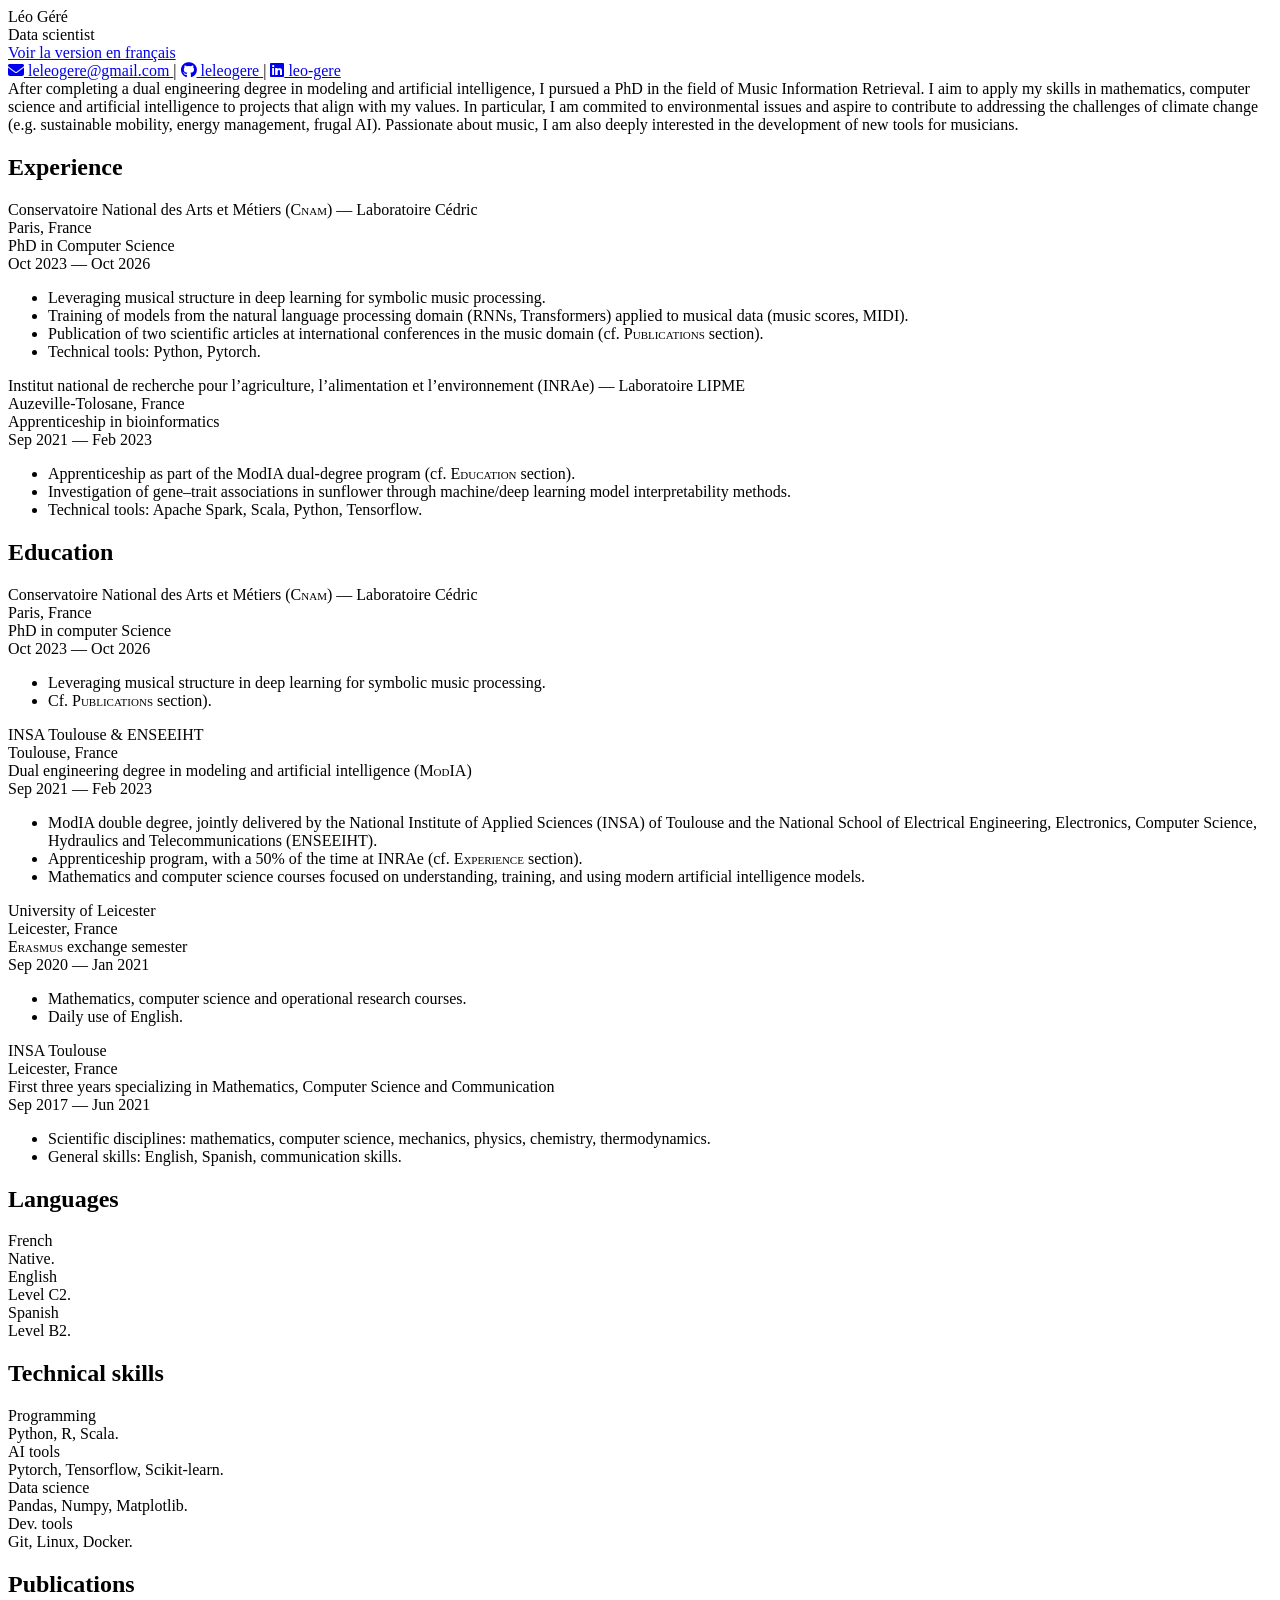
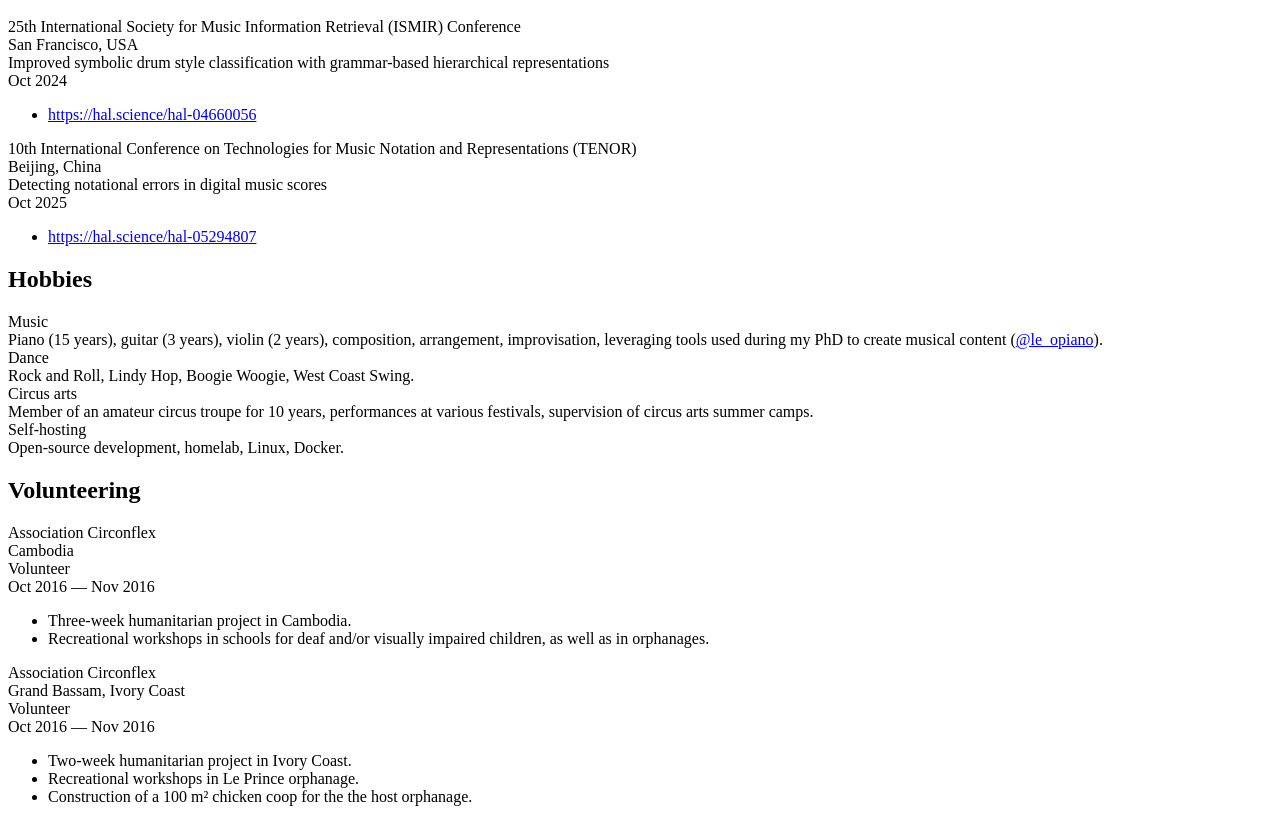
==== en/index.html @ 5d083144 "Better resume generated directly from source data into HTML rather than converted from a PDF" ====
<!DOCTYPE html>
<html lang="english">
<head>
    <meta charset="UTF-8">
    <link href="https://fonts.googleapis.com/css2?family=Roboto:wght@100;300;400;700;900&family=Source+Sans+Pro:ital,wght@0,300;0,400;0,600;0,700;1,300;1,400&display=swap" rel="stylesheet">
    <link rel="stylesheet" href="https://cdnjs.cloudflare.com/ajax/libs/font-awesome/6.4.2/css/all.min.css">
    <link rel="stylesheet" href="style.css">
    <title>Léo Géré</title>
</head>
<body>
    <div class="page">
        <!-- HEADER -->
        <header>
            <div class="name">Léo <span>Géré</span></div>
            <div class="position">Data scientist</div>
            <div class="address"><a href="https://leleogere.github.io">Voir la version en français</a></div>
            <div class="contacts">
                    <a href="mailto:leleogere@gmail.com">
                        <i class="fa-solid fa-envelope"></i> leleogere@gmail.com
                    </a>
                    | <a href="https://github.com/leleogere" target="_blank" rel="noopener noreferrer">
                        <i class="fa-brands fa-github"></i> leleogere
                    </a>
                    | <a href="https://linkedin.com/in/leo-gere" target="_blank" rel="noopener noreferrer">
                        <i class="fa-brands fa-linkedin"></i> leo-gere
                    </a>
            </div>
        </header>

        <!-- SUMMARY -->
        <div class="summary">
            After completing a dual engineering degree in modeling and artificial intelligence, I pursued a PhD in the field of Music Information Retrieval. I aim to apply my skills in mathematics, computer science and artificial intelligence to projects that align with my values. In particular, I am commited to environmental issues and aspire to contribute to addressing the challenges of climate change (e.g. sustainable mobility, energy management, frugal AI). Passionate about music, I am also deeply interested in the development of new tools for musicians.

        </div>

        <!-- EXPERIENCE -->
        <section class="cv-section">
            <div class="section-header">
                <h2><span>Exp</span>erience</h2>
                <div class="line"></div>
            </div>
            <div class="entry">
                <div class="entry-header">
                    <div class="entry-org">Conservatoire National des Arts et Métiers (<span style="font-variant: small-caps;">Cnam</span>) &mdash; Laboratoire Cédric</div>
                    <div class="entry-location">Paris, France</div>
                </div>
                <div class="entry-sub">
                    <div class="entry-title">PhD in Computer Science</div>
                    <div class="entry-date">Oct 2023 &mdash; Oct 2026</div>
                </div>
                <ul>
                    <li>Leveraging musical structure in deep learning for symbolic music processing.</li>
                    <li>Training of models from the natural language processing domain (RNNs, Transformers) applied to musical data (music scores, MIDI).</li>
                    <li>Publication of two scientific articles at international conferences in the music domain (cf. <span style="font-variant: small-caps;">Publications</span> section).</li>
                    <li>Technical tools: Python, Pytorch.</li>
                </ul>
            </div>
            <div class="entry">
                <div class="entry-header">
                    <div class="entry-org">Institut national de recherche pour l’agriculture, l’alimentation et l’environnement (INRAe) &mdash; Laboratoire LIPME</div>
                    <div class="entry-location">Auzeville-Tolosane, France</div>
                </div>
                <div class="entry-sub">
                    <div class="entry-title">Apprenticeship in bioinformatics</div>
                    <div class="entry-date">Sep 2021 &mdash; Feb 2023</div>
                </div>
                <ul>
                    <li>Apprenticeship as part of the ModIA dual‐degree program (cf. <span style="font-variant: small-caps;">Education</span> section).</li>
                    <li>Investigation of gene–trait associations in sunflower through machine/deep learning model interpretability methods.</li>
                    <li>Technical tools: Apache Spark, Scala, Python, Tensorflow.</li>
                </ul>
            </div>
        </section>

        <!-- EDUCATION -->
        <section class="cv-section">
            <div class="section-header">
                <h2><span>Edu</span>cation</h2>
                <div class="line"></div>
            </div>
            <div class="entry">
                <div class="entry-header">
                    <div class="entry-org">Conservatoire National des Arts et Métiers (<span style="font-variant: small-caps;">Cnam</span>) &mdash; Laboratoire Cédric</div>
                    <div class="entry-location">Paris, France</div>
                </div>
                <div class="entry-sub">
                    <div class="entry-title">PhD in computer Science</div>
                    <div class="entry-date">Oct 2023 &mdash; Oct 2026</div>
                </div>
                <ul>
                    <li>Leveraging musical structure in deep learning for symbolic music processing.</li>
                    <li>Cf. <span style="font-variant: small-caps;">Publications</span> section).</li>
                </ul>
            </div>
            <div class="entry">
                <div class="entry-header">
                    <div class="entry-org">INSA Toulouse &amp; ENSEEIHT</div>
                    <div class="entry-location">Toulouse, France</div>
                </div>
                <div class="entry-sub">
                    <div class="entry-title">Dual engineering degree in modeling and artificial intelligence (<span style="font-variant: small-caps;">ModIA</span>)</div>
                    <div class="entry-date">Sep 2021 &mdash; Feb 2023</div>
                </div>
                <ul>
                    <li>ModIA double degree, jointly delivered by the National Institute of Applied Sciences (INSA) of Toulouse and the National School of Electrical Engineering, Electronics, Computer Science, Hydraulics and Telecommunications (ENSEEIHT).</li>
                    <li>Apprenticeship program, with a 50% of the time at INRAe (cf. <span style="font-variant: small-caps;">Experience</span> section).</li>
                    <li>Mathematics and computer science courses focused on understanding, training, and using modern artificial intelligence models.</li>
                </ul>
            </div>
            <div class="entry">
                <div class="entry-header">
                    <div class="entry-org">University of Leicester</div>
                    <div class="entry-location">Leicester, France</div>
                </div>
                <div class="entry-sub">
                    <div class="entry-title"><span style="font-variant: small-caps;">Erasmus</span> exchange semester</div>
                    <div class="entry-date">Sep 2020 &mdash; Jan 2021</div>
                </div>
                <ul>
                    <li>Mathematics, computer science and operational research courses.</li>
                    <li>Daily use of English.</li>
                </ul>
            </div>
            <div class="entry">
                <div class="entry-header">
                    <div class="entry-org">INSA Toulouse</div>
                    <div class="entry-location">Leicester, France</div>
                </div>
                <div class="entry-sub">
                    <div class="entry-title">First three years specializing in Mathematics, Computer Science and Communication</div>
                    <div class="entry-date">Sep 2017 &mdash; Jun 2021</div>
                </div>
                <ul>
                    <li>Scientific disciplines: mathematics, computer science, mechanics, physics, chemistry, thermodynamics.</li>
                    <li>General skills: English, Spanish, communication skills.</li>
                </ul>
            </div>
        </section>

        <!-- LANGUAGES -->
        <section class="cv-section">
            <div class="section-header">
                <h2><span>La</span>nguages</h2>
                <div class="line"></div>
            </div>
            <div class="skills-grid">
                <div class="skill-label">French</div>
                <div class="skill-desc">Native.</div>
                <div class="skill-label">English</div>
                <div class="skill-desc">Level C2.</div>
                <div class="skill-label">Spanish</div>
                <div class="skill-desc">Level B2.</div>
            </div>
        </section>

        <!-- SKILLS -->
        <section class="cv-section">
            <div class="section-header">
                <h2><span>Te</span>chnical skills</h2>
                <div class="line"></div>
            </div>
            <div class="skills-grid">
                <div class="skill-label">Programming</div>
                <div class="skill-desc">Python, R, Scala.</div>
                <div class="skill-label">AI tools</div>
                <div class="skill-desc">Pytorch, Tensorflow, Scikit-learn.</div>
                <div class="skill-label">Data science</div>
                <div class="skill-desc">Pandas, Numpy, Matplotlib.</div>
                <div class="skill-label">Dev. tools</div>
                <div class="skill-desc">Git, Linux, Docker.</div>
            </div>
        </section>

        <!-- PUBLICATIONS -->
        <section class="cv-section">
            <div class="section-header">
                <!-- Using :3 for the red accent highlight on the first three letters -->
                <h2><span>Pub</span>lications</h2>
                <div class="line"></div>
            </div>
            <div class="entry">
                <div class="entry-header">
                    <div class="entry-org">25th International Society for Music Information Retrieval (ISMIR) Conference</div>
                    <div class="entry-location">San Francisco, USA</div>
                </div>
                <div class="entry-sub">
                    <div class="entry-title">Improved symbolic drum style classification with grammar-based hierarchical representations</div>
                    <div class="entry-date">Oct 2024</div>
                </div>
                <ul>
                    <li><a href="https://hal.science/hal-04660056">https://hal.science/hal-04660056</a></li>
                </ul>
            </div>
            <div class="entry">
                <div class="entry-header">
                    <div class="entry-org">10th International Conference on Technologies for Music Notation and Representations (TENOR)</div>
                    <div class="entry-location">Beijing, China</div>
                </div>
                <div class="entry-sub">
                    <div class="entry-title">Detecting notational errors in digital music scores</div>
                    <div class="entry-date">Oct 2025</div>
                </div>
                <ul>
                    <li><a href="https://hal.science/hal-05294807">https://hal.science/hal-05294807</a></li>
                </ul>
            </div>
        </section>

        <!-- HOBBIES -->
        <section class="cv-section">
            <div class="section-header">
                <h2><span>Hob</span>bies</h2>
                <div class="line"></div>
            </div>
            <div class="skills-grid">
                <div class="skill-label">Music</div>
                <div class="skill-desc">Piano (15 years), guitar (3 years), violin (2 years), composition, arrangement, improvisation, leveraging tools used during my PhD to create musical content (<a href="https://www.instagram.com/le_opiano">@le_opiano</a>).</div>
                <div class="skill-label">Dance</div>
                <div class="skill-desc">Rock and Roll, Lindy Hop, Boogie Woogie, West Coast Swing.</div>
                <div class="skill-label">Circus arts</div>
                <div class="skill-desc">Member of an amateur circus troupe for 10 years, performances at various festivals, supervision of circus arts summer camps.</div>
                <div class="skill-label">Self-hosting</div>
                <div class="skill-desc">Open-source development, homelab, Linux, Docker.</div>
            </div>
        </section>

        <!-- VOLUNTEERING -->
        <section class="cv-section">
            <div class="section-header">
                <h2><span>Vol</span>unteering</h2>
                <div class="line"></div>
            </div>
            <div class="entry">
                <div class="entry-header">
                    <div class="entry-org">Association Circonflex</div>
                    <div class="entry-location">Cambodia</div>
                </div>
                <div class="entry-sub">
                    <!-- Note: role maps to the description style (small-caps) in Awesome-CV -->
                    <div class="entry-title">Volunteer</div>
                    <div class="entry-date">Oct 2016 &mdash; Nov 2016</div>
                </div>
                <ul>
                    <li>Three-week humanitarian project in Cambodia.</li>
                    <li>Recreational workshops in schools for deaf and/or visually impaired children, as well as in orphanages.</li>
                </ul>
            </div>
            <div class="entry">
                <div class="entry-header">
                    <div class="entry-org">Association Circonflex</div>
                    <div class="entry-location">Grand Bassam, Ivory Coast</div>
                </div>
                <div class="entry-sub">
                    <!-- Note: role maps to the description style (small-caps) in Awesome-CV -->
                    <div class="entry-title">Volunteer</div>
                    <div class="entry-date">Oct 2016 &mdash; Nov 2016</div>
                </div>
                <ul>
                    <li>Two-week humanitarian project in Ivory Coast.</li>
                    <li>Recreational workshops in Le Prince orphanage.</li>
                    <li>Construction of a 100 m² chicken coop for the the host orphanage.</li>
                </ul>
            </div>
        </section>
    </div>
</body>
</html>
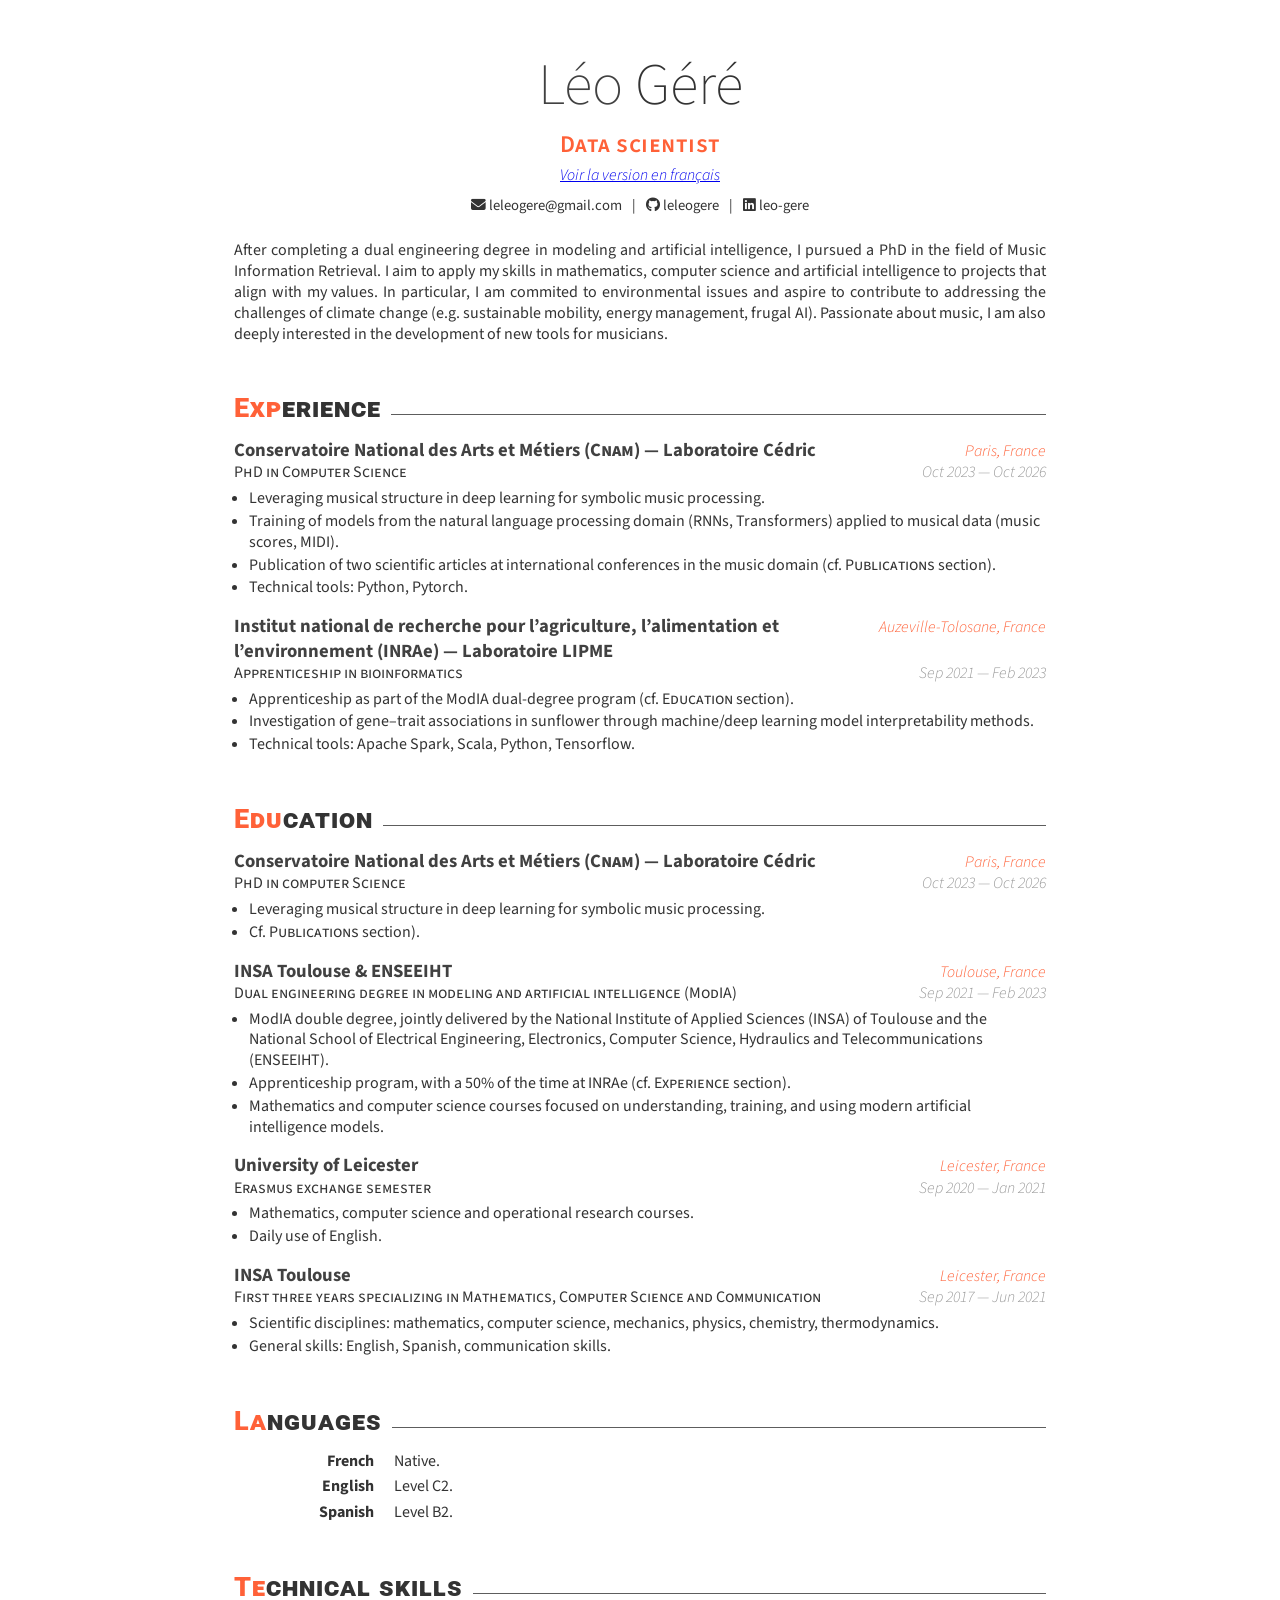
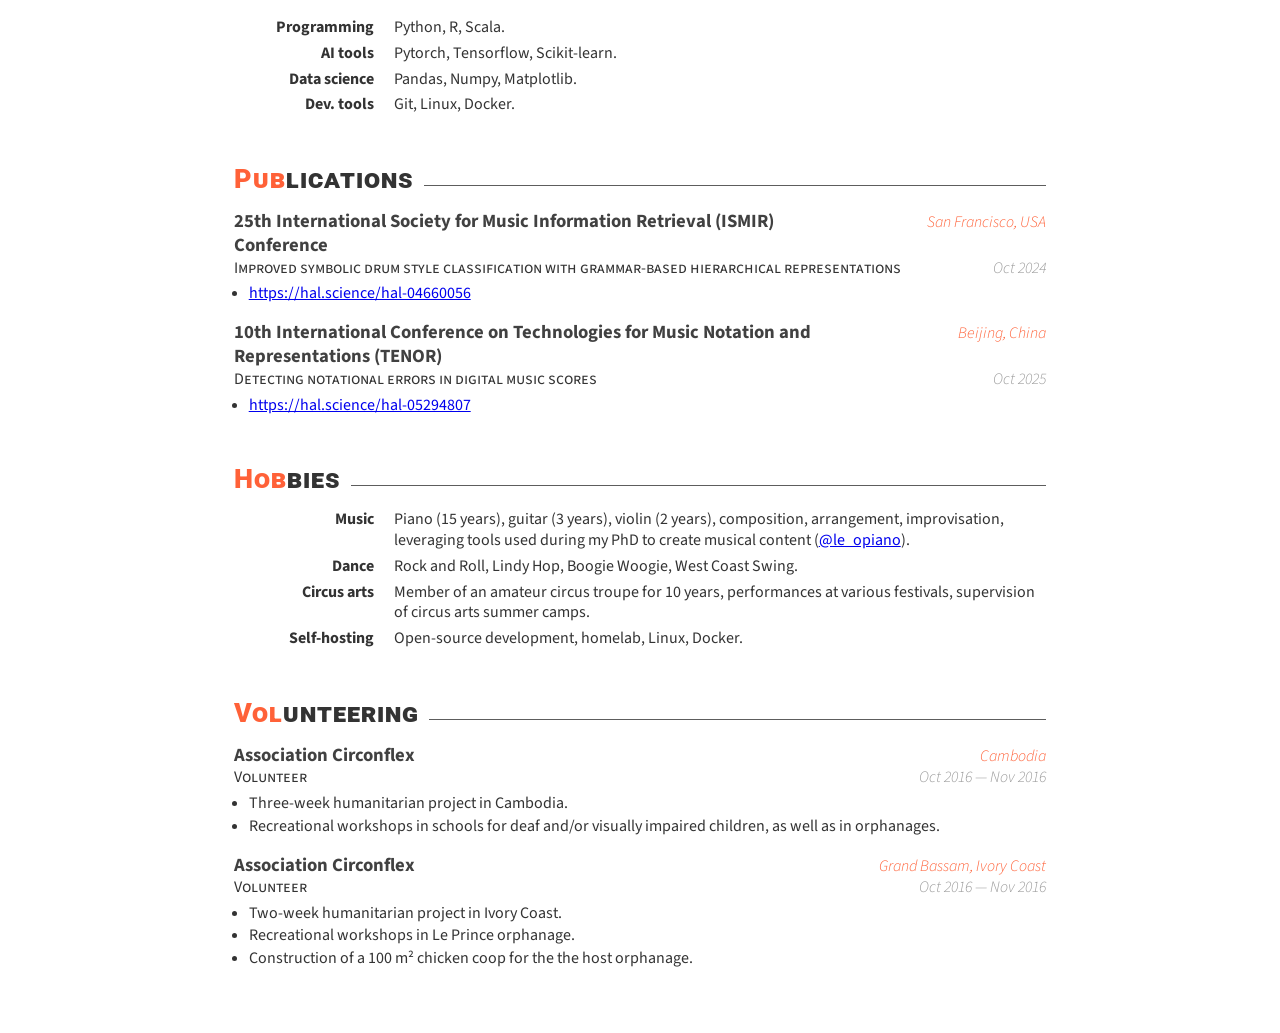
==== commit 5bfd7e12: "Fix stylesheet path for english version" ====
--- a/en/index.html
+++ b/en/index.html
@@ -4,7 +4,7 @@
     <meta charset="UTF-8">
     <link href="https://fonts.googleapis.com/css2?family=Roboto:wght@100;300;400;700;900&family=Source+Sans+Pro:ital,wght@0,300;0,400;0,600;0,700;1,300;1,400&display=swap" rel="stylesheet">
     <link rel="stylesheet" href="https://cdnjs.cloudflare.com/ajax/libs/font-awesome/6.4.2/css/all.min.css">
-    <link rel="stylesheet" href="style.css">
+    <link rel="stylesheet" href="../style.css">
     <title>Léo Géré</title>
 </head>
 <body>
--- a/style.css
+++ b/style.css
@@ -0,0 +1,111 @@
+/* --- COLORS --- */
+:root {
+    --white: #FFFFFF;
+    --black: #000000;
+    --darkgray: #333333;
+    --gray: #5D5D5D;
+    --lightgray: #999999;
+    --darktext: #414141;
+    --text: #333333;
+    --graytext: #5D5D5D;
+    --lighttext: #999999;
+    --awesome-orange: #FF6138;
+    --accent: var(--awesome-orange);
+}
+
+/* --- TYPOGRAPHY --- */
+body {
+    font-family: 'Source Sans Pro', sans-serif;
+    color: var(--text);
+    line-height: 1.3;
+    -webkit-font-smoothing: antialiased;
+}
+
+h1, h2 { font-family: 'Roboto', sans-serif; }
+
+/* --- LAYOUT --- */
+.page {
+    width: 215mm;
+    margin: 0 auto;
+    background: var(--white);
+    padding: 40px 60px;
+}
+
+/* --- HEADER --- */
+header { text-align: center; margin-bottom: 25px; }
+
+.name { font-size: 44pt; font-weight: 100; color: var(--darktext); }
+.name span { color: var(--darkgray); }
+
+.position {
+    color: var(--accent);
+    font-size: 18pt;
+    font-weight: 600;
+    font-variant: small-caps;
+    letter-spacing: 0.5px;
+    margin: 5px 0;
+}
+
+.address { font-size: 12pt; font-style: italic; color: var(--lighttext); font-weight: 300; }
+
+.contacts {
+    display: flex;
+    justify-content: center;
+    gap: 10px;
+    font-size: 11pt;
+    margin: 10px 0;
+    color: var(--text);
+}
+
+.contacts a { text-decoration: none; color: inherit; }
+
+/* --- SECTIONS --- */
+.cv-section { margin-top: 25px; }
+
+.section-header {
+    display: flex;
+    align-items: baseline; /* Fixes the line alignment to the bottom of the text */
+    margin-bottom: -10px;
+}
+
+.section-header h2 {
+    font-size: 20pt;
+    font-weight: 1000;
+    letter-spacing: 1px;
+    color: var(--darkgray);
+    margin-right: 10px;
+    font-variant: small-caps;
+}
+
+.section-header h2 span { color: var(--accent); }
+
+.section-header .line {
+    flex-grow: 1;
+    height: 0.8pt;
+    background-color: var(--graytext);
+    transform: translateY(-2px);
+}
+
+/* --- ENTRIES (cventry) --- */
+.entry { margin-bottom: 15px; }
+
+.entry-header, .entry-sub {
+    display: flex;
+    justify-content: space-between;
+    align-items: baseline;
+}
+
+.entry-org { font-weight: 700; font-size: 14pt; color: var(--darktext); }
+.entry-location { color: var(--accent); font-style: italic; font-size: 12pt; font-weight: 300; min-width: 180px; text-align: right; }
+.entry-title { font-size: 12pt; font-variant: small-caps; font-weight: 400; }
+.entry-date { color: var(--lighttext); font-style: italic; font-size: 12pt; font-weight: 300; min-width: 100px; text-align: right; }
+
+ul { margin-top: 5px; padding-left: 15px; font-size: 12pt; }
+li { margin-bottom: 2px; }
+
+/* --- SKILLS (cvskill) --- */
+.skills-grid { display: grid; grid-template-columns: 140px 1fr; gap: 5px 20px; }
+.skill-label { text-align: right; font-weight: 700; font-size: 12pt; color: var(--darkgray); }
+.skill-desc { font-size: 12pt; }
+
+.summary { font-size: 12pt; color: var(--text); margin-bottom: 15px; text-align: justify; }
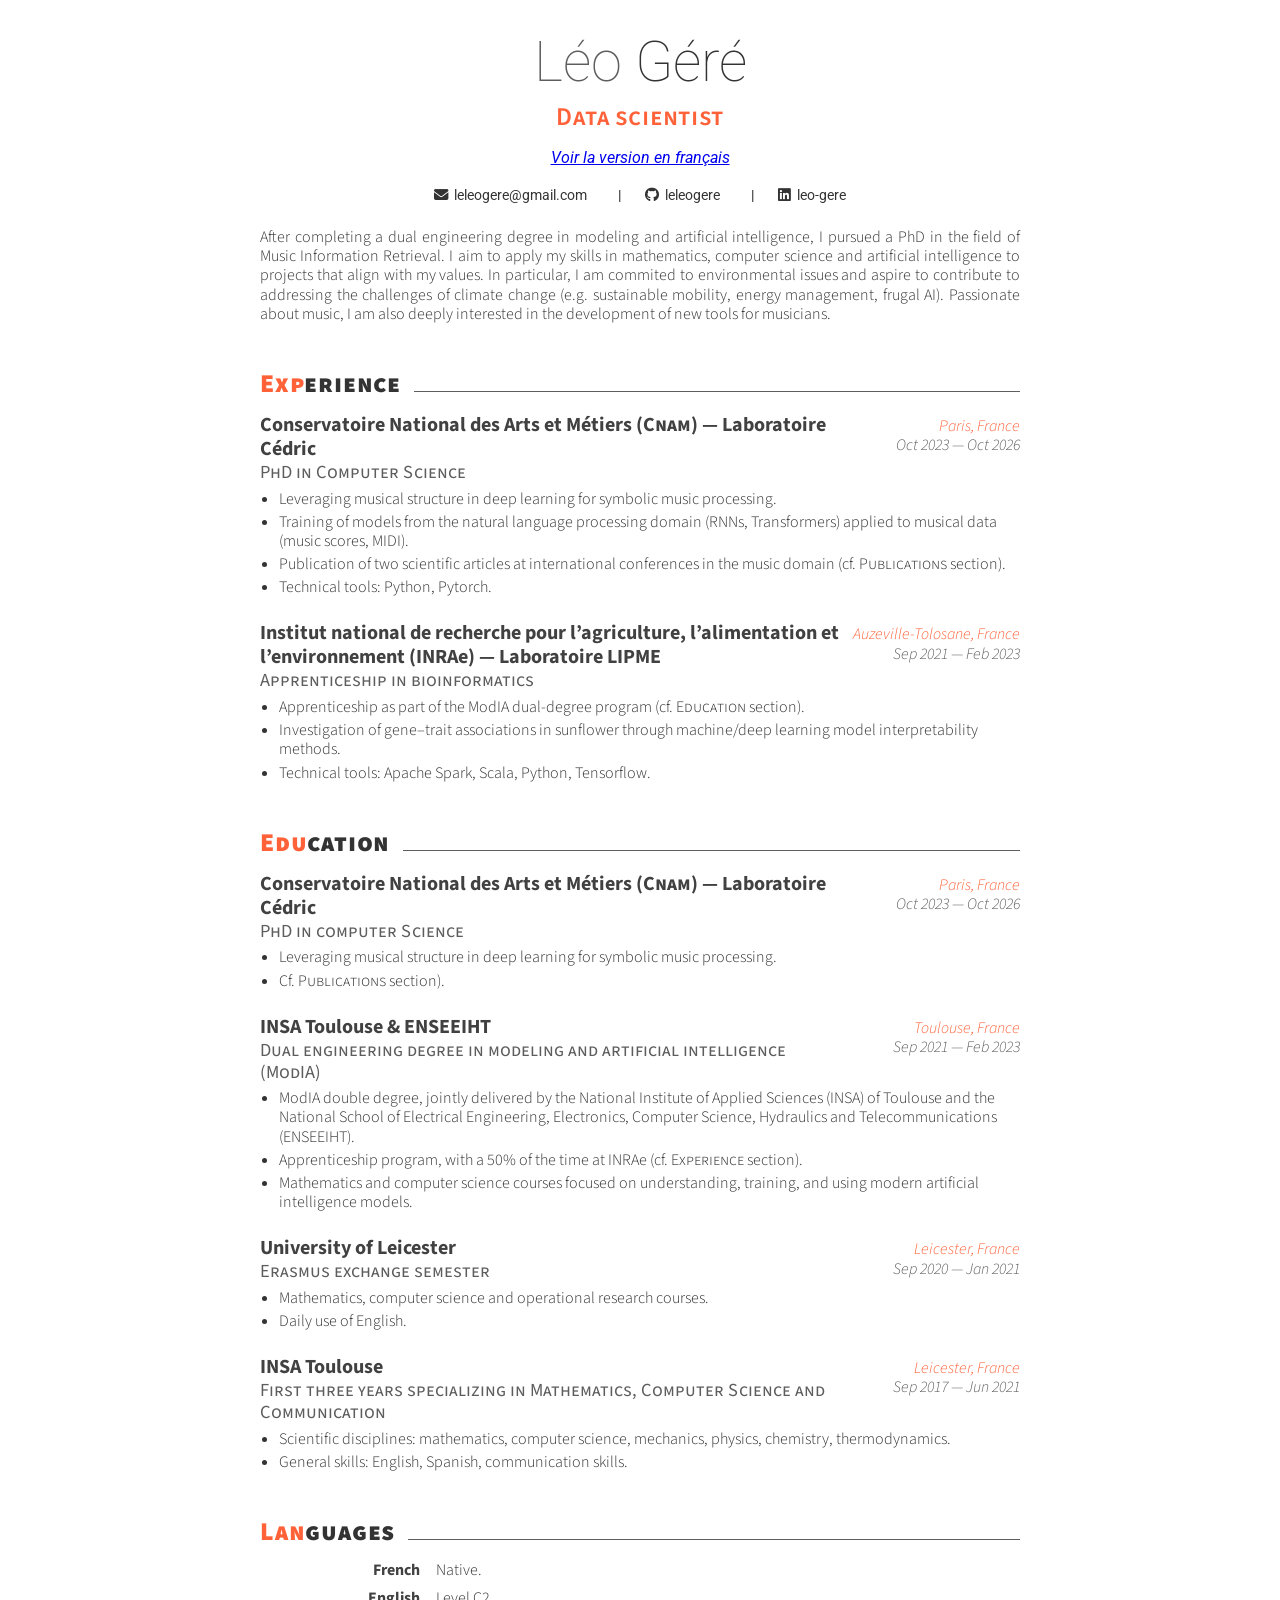
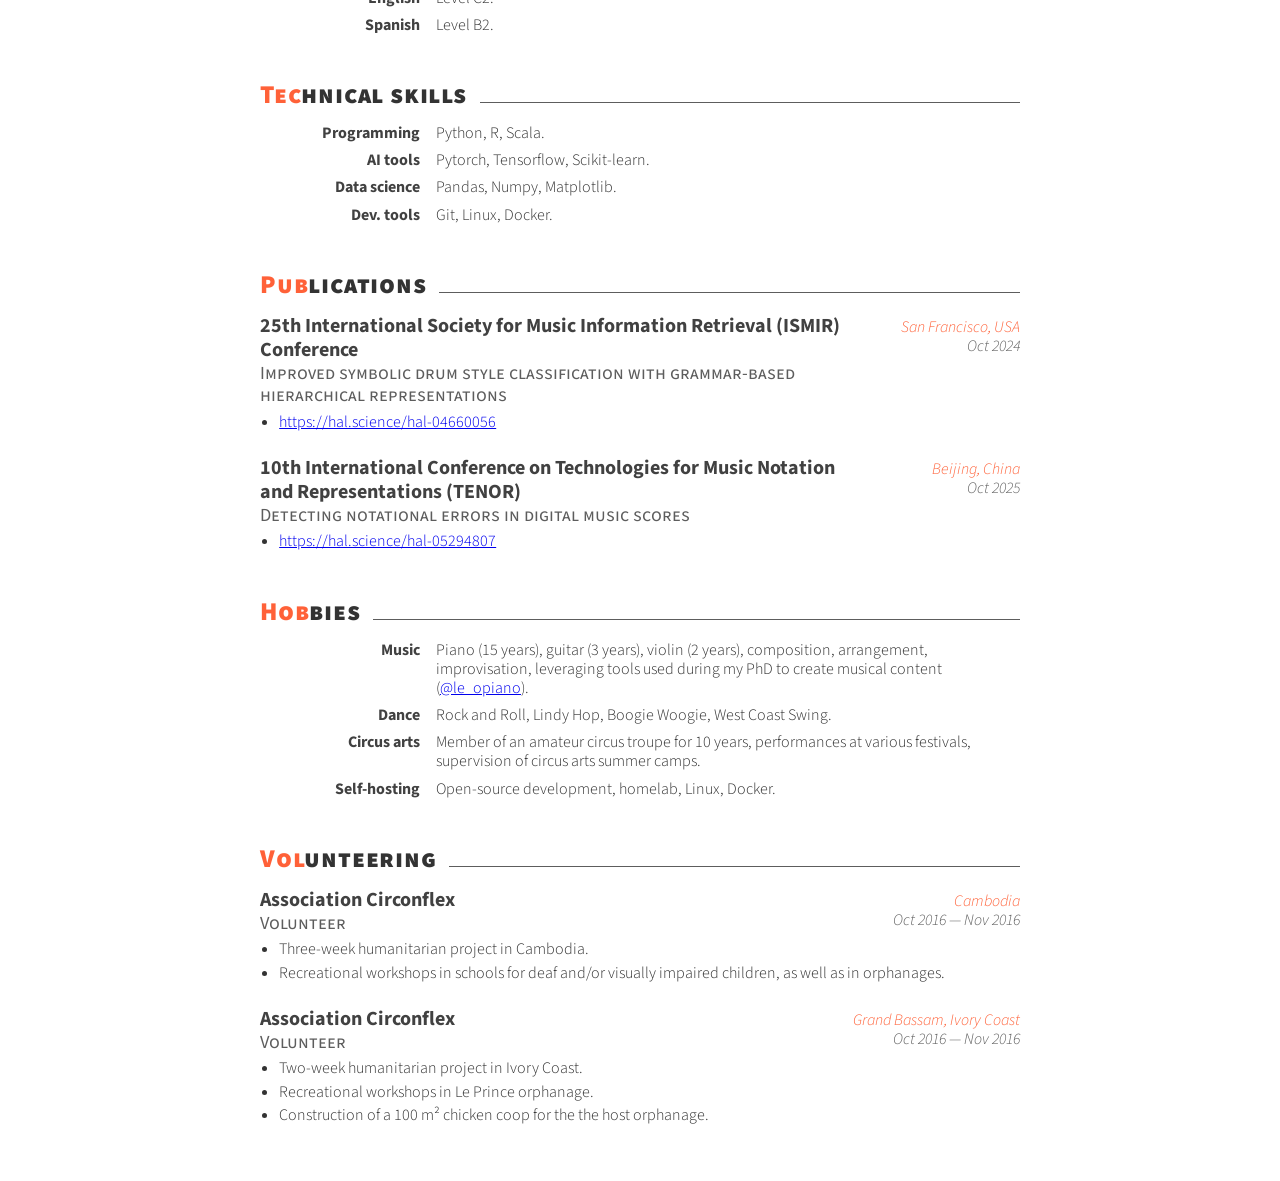
==== commit b0cfe883: "Update style" ====
--- a/en/index.html
+++ b/en/index.html
@@ -1,9 +1,11 @@
 <!DOCTYPE html>
-<html lang="english">
+<html lang="">
 <head>
     <meta charset="UTF-8">
+    <meta name="viewport" content="width=device-width, initial-scale=1.0">
     <link href="https://fonts.googleapis.com/css2?family=Roboto:wght@100;300;400;700;900&family=Source+Sans+Pro:ital,wght@0,300;0,400;0,600;0,700;1,300;1,400&display=swap" rel="stylesheet">
     <link rel="stylesheet" href="https://cdnjs.cloudflare.com/ajax/libs/font-awesome/6.4.2/css/all.min.css">
+    <link rel="stylesheet" href="style.css">
     <link rel="stylesheet" href="../style.css">
     <title>Léo Géré</title>
 </head>
@@ -18,10 +20,10 @@
                     <a href="mailto:leleogere@gmail.com">
                         <i class="fa-solid fa-envelope"></i> leleogere@gmail.com
                     </a>
-                    | <a href="https://github.com/leleogere" target="_blank" rel="noopener noreferrer">
+                    <a href="https://github.com/leleogere" target="_blank" rel="noopener noreferrer">
                         <i class="fa-brands fa-github"></i> leleogere
                     </a>
-                    | <a href="https://linkedin.com/in/leo-gere" target="_blank" rel="noopener noreferrer">
+                    <a href="https://linkedin.com/in/leo-gere" target="_blank" rel="noopener noreferrer">
                         <i class="fa-brands fa-linkedin"></i> leo-gere
                     </a>
             </div>
@@ -40,13 +42,15 @@
                 <div class="line"></div>
             </div>
             <div class="entry">
-                <div class="entry-header">
-                    <div class="entry-org">Conservatoire National des Arts et Métiers (<span style="font-variant: small-caps;">Cnam</span>) &mdash; Laboratoire Cédric</div>
-                    <div class="entry-location">Paris, France</div>
-                </div>
-                <div class="entry-sub">
-                    <div class="entry-title">PhD in Computer Science</div>
-                    <div class="entry-date">Oct 2023 &mdash; Oct 2026</div>
+                <div class="entry-header-row">
+                    <div class="entry-identity">
+                        <div class="entry-org">Conservatoire National des Arts et Métiers (<span style="font-variant: small-caps;">Cnam</span>) &mdash; Laboratoire Cédric</div>
+                        <div class="entry-title">PhD in Computer Science</div>
+                    </div>
+                    <div class="entry-meta">
+                        <div class="entry-location">Paris, France</div>
+                        <div class="entry-date">Oct 2023 &mdash; Oct 2026</div>
+                    </div>
                 </div>
                 <ul>
                     <li>Leveraging musical structure in deep learning for symbolic music processing.</li>
@@ -56,13 +60,15 @@
                 </ul>
             </div>
             <div class="entry">
-                <div class="entry-header">
-                    <div class="entry-org">Institut national de recherche pour l’agriculture, l’alimentation et l’environnement (INRAe) &mdash; Laboratoire LIPME</div>
-                    <div class="entry-location">Auzeville-Tolosane, France</div>
-                </div>
-                <div class="entry-sub">
-                    <div class="entry-title">Apprenticeship in bioinformatics</div>
-                    <div class="entry-date">Sep 2021 &mdash; Feb 2023</div>
+                <div class="entry-header-row">
+                    <div class="entry-identity">
+                        <div class="entry-org">Institut national de recherche pour l’agriculture, l’alimentation et l’environnement (INRAe) &mdash; Laboratoire LIPME</div>
+                        <div class="entry-title">Apprenticeship in bioinformatics</div>
+                    </div>
+                    <div class="entry-meta">
+                        <div class="entry-location">Auzeville-Tolosane, France</div>
+                        <div class="entry-date">Sep 2021 &mdash; Feb 2023</div>
+                    </div>
                 </div>
                 <ul>
                     <li>Apprenticeship as part of the ModIA dual‐degree program (cf. <span style="font-variant: small-caps;">Education</span> section).</li>
@@ -79,13 +85,15 @@
                 <div class="line"></div>
             </div>
             <div class="entry">
-                <div class="entry-header">
-                    <div class="entry-org">Conservatoire National des Arts et Métiers (<span style="font-variant: small-caps;">Cnam</span>) &mdash; Laboratoire Cédric</div>
-                    <div class="entry-location">Paris, France</div>
-                </div>
-                <div class="entry-sub">
-                    <div class="entry-title">PhD in computer Science</div>
-                    <div class="entry-date">Oct 2023 &mdash; Oct 2026</div>
+                <div class="entry-header-row">
+                    <div class="entry-identity">
+                        <div class="entry-org">Conservatoire National des Arts et Métiers (<span style="font-variant: small-caps;">Cnam</span>) &mdash; Laboratoire Cédric</div>
+                        <div class="entry-title">PhD in computer Science</div>
+                    </div>
+                    <div class="entry-meta">
+                        <div class="entry-location">Paris, France</div>
+                        <div class="entry-date">Oct 2023 &mdash; Oct 2026</div>
+                    </div>
                 </div>
                 <ul>
                     <li>Leveraging musical structure in deep learning for symbolic music processing.</li>
@@ -93,13 +101,15 @@
                 </ul>
             </div>
             <div class="entry">
-                <div class="entry-header">
-                    <div class="entry-org">INSA Toulouse &amp; ENSEEIHT</div>
-                    <div class="entry-location">Toulouse, France</div>
-                </div>
-                <div class="entry-sub">
-                    <div class="entry-title">Dual engineering degree in modeling and artificial intelligence (<span style="font-variant: small-caps;">ModIA</span>)</div>
-                    <div class="entry-date">Sep 2021 &mdash; Feb 2023</div>
+                <div class="entry-header-row">
+                    <div class="entry-identity">
+                        <div class="entry-org">INSA Toulouse &amp; ENSEEIHT</div>
+                        <div class="entry-title">Dual engineering degree in modeling and artificial intelligence (<span style="font-variant: small-caps;">ModIA</span>)</div>
+                    </div>
+                    <div class="entry-meta">
+                        <div class="entry-location">Toulouse, France</div>
+                        <div class="entry-date">Sep 2021 &mdash; Feb 2023</div>
+                    </div>
                 </div>
                 <ul>
                     <li>ModIA double degree, jointly delivered by the National Institute of Applied Sciences (INSA) of Toulouse and the National School of Electrical Engineering, Electronics, Computer Science, Hydraulics and Telecommunications (ENSEEIHT).</li>
@@ -108,13 +118,15 @@
                 </ul>
             </div>
             <div class="entry">
-                <div class="entry-header">
-                    <div class="entry-org">University of Leicester</div>
-                    <div class="entry-location">Leicester, France</div>
-                </div>
-                <div class="entry-sub">
-                    <div class="entry-title"><span style="font-variant: small-caps;">Erasmus</span> exchange semester</div>
-                    <div class="entry-date">Sep 2020 &mdash; Jan 2021</div>
+                <div class="entry-header-row">
+                    <div class="entry-identity">
+                        <div class="entry-org">University of Leicester</div>
+                        <div class="entry-title"><span style="font-variant: small-caps;">Erasmus</span> exchange semester</div>
+                    </div>
+                    <div class="entry-meta">
+                        <div class="entry-location">Leicester, France</div>
+                        <div class="entry-date">Sep 2020 &mdash; Jan 2021</div>
+                    </div>
                 </div>
                 <ul>
                     <li>Mathematics, computer science and operational research courses.</li>
@@ -122,13 +134,15 @@
                 </ul>
             </div>
             <div class="entry">
-                <div class="entry-header">
-                    <div class="entry-org">INSA Toulouse</div>
-                    <div class="entry-location">Leicester, France</div>
-                </div>
-                <div class="entry-sub">
-                    <div class="entry-title">First three years specializing in Mathematics, Computer Science and Communication</div>
-                    <div class="entry-date">Sep 2017 &mdash; Jun 2021</div>
+                <div class="entry-header-row">
+                    <div class="entry-identity">
+                        <div class="entry-org">INSA Toulouse</div>
+                        <div class="entry-title">First three years specializing in Mathematics, Computer Science and Communication</div>
+                    </div>
+                    <div class="entry-meta">
+                        <div class="entry-location">Leicester, France</div>
+                        <div class="entry-date">Sep 2017 &mdash; Jun 2021</div>
+                    </div>
                 </div>
                 <ul>
                     <li>Scientific disciplines: mathematics, computer science, mechanics, physics, chemistry, thermodynamics.</li>
@@ -140,7 +154,7 @@
         <!-- LANGUAGES -->
         <section class="cv-section">
             <div class="section-header">
-                <h2><span>La</span>nguages</h2>
+                <h2><span>Lan</span>guages</h2>
                 <div class="line"></div>
             </div>
             <div class="skills-grid">
@@ -156,7 +170,7 @@
         <!-- SKILLS -->
         <section class="cv-section">
             <div class="section-header">
-                <h2><span>Te</span>chnical skills</h2>
+                <h2><span>Tec</span>hnical skills</h2>
                 <div class="line"></div>
             </div>
             <div class="skills-grid">
@@ -174,31 +188,34 @@
         <!-- PUBLICATIONS -->
         <section class="cv-section">
             <div class="section-header">
-                <!-- Using :3 for the red accent highlight on the first three letters -->
                 <h2><span>Pub</span>lications</h2>
                 <div class="line"></div>
             </div>
             <div class="entry">
-                <div class="entry-header">
-                    <div class="entry-org">25th International Society for Music Information Retrieval (ISMIR) Conference</div>
-                    <div class="entry-location">San Francisco, USA</div>
-                </div>
-                <div class="entry-sub">
-                    <div class="entry-title">Improved symbolic drum style classification with grammar-based hierarchical representations</div>
-                    <div class="entry-date">Oct 2024</div>
+                <div class="entry-header-row">
+                    <div class="entry-identity">
+                        <div class="entry-org">25th International Society for Music Information Retrieval (ISMIR) Conference</div>
+                        <div class="entry-title">Improved symbolic drum style classification with grammar-based hierarchical representations</div>
+                    </div>
+                    <div class="entry-meta">
+                        <div class="entry-location">San Francisco, USA</div>
+                        <div class="entry-date">Oct 2024</div>
+                    </div>
                 </div>
                 <ul>
                     <li><a href="https://hal.science/hal-04660056">https://hal.science/hal-04660056</a></li>
                 </ul>
             </div>
             <div class="entry">
-                <div class="entry-header">
-                    <div class="entry-org">10th International Conference on Technologies for Music Notation and Representations (TENOR)</div>
-                    <div class="entry-location">Beijing, China</div>
-                </div>
-                <div class="entry-sub">
-                    <div class="entry-title">Detecting notational errors in digital music scores</div>
-                    <div class="entry-date">Oct 2025</div>
+                <div class="entry-header-row">
+                    <div class="entry-identity">
+                        <div class="entry-org">10th International Conference on Technologies for Music Notation and Representations (TENOR)</div>
+                        <div class="entry-title">Detecting notational errors in digital music scores</div>
+                    </div>
+                    <div class="entry-meta">
+                        <div class="entry-location">Beijing, China</div>
+                        <div class="entry-date">Oct 2025</div>
+                    </div>
                 </div>
                 <ul>
                     <li><a href="https://hal.science/hal-05294807">https://hal.science/hal-05294807</a></li>
@@ -231,14 +248,15 @@
                 <div class="line"></div>
             </div>
             <div class="entry">
-                <div class="entry-header">
-                    <div class="entry-org">Association Circonflex</div>
-                    <div class="entry-location">Cambodia</div>
-                </div>
-                <div class="entry-sub">
-                    <!-- Note: role maps to the description style (small-caps) in Awesome-CV -->
-                    <div class="entry-title">Volunteer</div>
-                    <div class="entry-date">Oct 2016 &mdash; Nov 2016</div>
+                <div class="entry-header-row">
+                    <div class="entry-identity">
+                        <div class="entry-org">Association Circonflex</div>
+                        <div class="entry-title">Volunteer</div>
+                    </div>
+                    <div class="entry-meta">
+                        <div class="entry-location">Cambodia</div>
+                        <div class="entry-date">Oct 2016 &mdash; Nov 2016</div>
+                    </div>
                 </div>
                 <ul>
                     <li>Three-week humanitarian project in Cambodia.</li>
@@ -246,14 +264,15 @@
                 </ul>
             </div>
             <div class="entry">
-                <div class="entry-header">
-                    <div class="entry-org">Association Circonflex</div>
-                    <div class="entry-location">Grand Bassam, Ivory Coast</div>
-                </div>
-                <div class="entry-sub">
-                    <!-- Note: role maps to the description style (small-caps) in Awesome-CV -->
-                    <div class="entry-title">Volunteer</div>
-                    <div class="entry-date">Oct 2016 &mdash; Nov 2016</div>
+                <div class="entry-header-row">
+                    <div class="entry-identity">
+                        <div class="entry-org">Association Circonflex</div>
+                        <div class="entry-title">Volunteer</div>
+                    </div>
+                    <div class="entry-meta">
+                        <div class="entry-location">Grand Bassam, Ivory Coast</div>
+                        <div class="entry-date">Oct 2016 &mdash; Nov 2016</div>
+                    </div>
                 </div>
                 <ul>
                     <li>Two-week humanitarian project in Ivory Coast.</li>
--- a/style.css
+++ b/style.css
@@ -5,107 +5,300 @@
     --darkgray: #333333;
     --gray: #5D5D5D;
     --lightgray: #999999;
+
     --darktext: #414141;
-    --text: #333333;
-    --graytext: #5D5D5D;
-    --lighttext: #999999;
+    --text: var(--darkgray);
+    --graytext: var(--gray);
+    --lighttext: var(--lightgray);
+
+    /* Awesome Colors */
+    --awesome-red: #DC3522;
     --awesome-orange: #FF6138;
     --accent: var(--awesome-orange);
+
+    /* Base Font Size for rem calculations */
+    font-size: 16px;
 }
 
 /* --- TYPOGRAPHY --- */
 body {
     font-family: 'Source Sans Pro', sans-serif;
     color: var(--text);
-    line-height: 1.3;
+    line-height: 1.2; /* Slightly increased for better readability */
     -webkit-font-smoothing: antialiased;
-}
-
-h1, h2 { font-family: 'Roboto', sans-serif; }
+    margin: 0;
+    padding: 0;
+}
+
+header {
+    font-family: 'Roboto', sans-serif;
+}
 
 /* --- LAYOUT --- */
 .page {
-    width: 215mm;
+    /*width: 95%; !* Fluid width for mobile *!*/
+    max-width: 800px; /* Standard readable width */
     margin: 0 auto;
     background: var(--white);
-    padding: 40px 60px;
+    padding: 2rem 20px; /* Responsive padding */
+    box-sizing: border-box;
 }
 
 /* --- HEADER --- */
-header { text-align: center; margin-bottom: 25px; }
-
-.name { font-size: 44pt; font-weight: 100; color: var(--darktext); }
-.name span { color: var(--darkgray); }
+header {
+    text-align: center;
+    margin-bottom: 1.5rem;
+}
+
+.name {
+    font-size: 3.5rem; /* ~44pt */
+    font-weight: 100;
+    color: var(--graytext);
+    line-height: 1.1;
+}
+.name span {
+    color: var(--text);
+}
 
 .position {
+    font-family: 'Source Sans Pro', sans-serif;
     color: var(--accent);
-    font-size: 18pt;
+    font-size: 1.6rem; /* ~20pt */
     font-weight: 600;
     font-variant: small-caps;
-    letter-spacing: 0.5px;
-    margin: 5px 0;
-}
-
-.address { font-size: 12pt; font-style: italic; color: var(--lighttext); font-weight: 300; }
+    letter-spacing: 0.05rem;
+    margin: 0.5rem 0;
+}
+
+.address {
+    font-family: 'Roboto', sans-serif;
+    font-size: 1rem; /* ~12pt */
+    font-style: italic;
+    color: var(--lighttext);
+    margin: 1rem 0;
+}
 
 .contacts {
     display: flex;
     justify-content: center;
-    gap: 10px;
-    font-size: 11pt;
-    margin: 10px 0;
-    color: var(--text);
-}
-
-.contacts a { text-decoration: none; color: inherit; }
-
+    flex-wrap: wrap;
+    gap: 0.5rem 1.5rem;
+    font-size: 0.9rem;
+    margin: 1.2rem 0;
+    color: var(--text);
+}
+
+.contacts a {
+    text-decoration: none;
+    color: inherit;
+    display: flex;
+    align-items: center;
+    gap: 0.4rem; /* Spacing between icon and text */
+}
+
+/* Add the separator | via CSS for desktop only */
+.contacts a:not(:last-child)::after {
+    content: "|";
+    margin-left: 1.5rem;
+    color: var(--darkgray);
+    font-weight: 500;
+}
 /* --- SECTIONS --- */
-.cv-section { margin-top: 25px; }
+.cv-section { margin-top: 1.5rem; }
 
 .section-header {
     display: flex;
-    align-items: baseline; /* Fixes the line alignment to the bottom of the text */
-    margin-bottom: -10px;
+    align-items: baseline;
+    margin-bottom: -0.5rem;
 }
 
 .section-header h2 {
-    font-size: 20pt;
-    font-weight: 1000;
-    letter-spacing: 1px;
-    color: var(--darkgray);
-    margin-right: 10px;
+    font-family: 'Source Sans Pro', sans-serif;
+    font-size: 1.6rem; /* ~20pt */
+    font-weight: 900;
+    letter-spacing: 0.05rem;
+    color: var(--text);
+    margin-right: 0.8rem;
     font-variant: small-caps;
+    white-space: nowrap;
 }
 
 .section-header h2 span { color: var(--accent); }
 
 .section-header .line {
     flex-grow: 1;
-    height: 0.8pt;
-    background-color: var(--graytext);
-    transform: translateY(-2px);
-}
-
-/* --- ENTRIES (cventry) --- */
-.entry { margin-bottom: 15px; }
-
-.entry-header, .entry-sub {
+    height: 1px;
+    background-color: var(--gray);
+
+}
+
+/* --- ENTRIES --- */
+.entry {
+    margin-bottom: 1.5rem;
+}
+
+.entry-header-row {
     display: flex;
     justify-content: space-between;
     align-items: baseline;
-}
-
-.entry-org { font-weight: 700; font-size: 14pt; color: var(--darktext); }
-.entry-location { color: var(--accent); font-style: italic; font-size: 12pt; font-weight: 300; min-width: 180px; text-align: right; }
-.entry-title { font-size: 12pt; font-variant: small-caps; font-weight: 400; }
-.entry-date { color: var(--lighttext); font-style: italic; font-size: 12pt; font-weight: 300; min-width: 100px; text-align: right; }
-
-ul { margin-top: 5px; padding-left: 15px; font-size: 12pt; }
-li { margin-bottom: 2px; }
-
-/* --- SKILLS (cvskill) --- */
-.skills-grid { display: grid; grid-template-columns: 140px 1fr; gap: 5px 20px; }
-.skill-label { text-align: right; font-weight: 700; font-size: 12pt; color: var(--darkgray); }
-.skill-desc { font-size: 12pt; }
-
-.summary { font-size: 12pt; color: var(--text); margin-bottom: 15px; text-align: justify; }+    margin-bottom: 0.25rem;
+}
+
+/* Left Column */
+.entry-identity {
+    display: flex;
+    flex-direction: column;
+    text-align: left;
+}
+
+/* Right Column */
+.entry-meta {
+    display: flex;
+    flex-direction: column;
+    text-align: right;
+    min-width: 11rem;
+}
+
+/* Typography styles using rem */
+.entry-org {
+    font-weight: 700;
+    font-size: 1.25rem; /* ~15pt */
+    color: var(--darktext);
+    line-height: 1.2;
+}
+
+.entry-title {
+    font-size: 1.15rem; /* ~14pt */
+    font-variant: small-caps;
+    color: var(--graytext);
+    font-weight: 400;
+    line-height: 1.2;
+}
+
+.entry-location {
+    color: var(--accent);
+    font-style: italic;
+    font-size: 1rem; /* ~12pt */
+    font-weight: 300;
+    line-height: 1.2;
+}
+
+.entry-date {
+    color: var(--graytext);
+    font-style: italic;
+    font-size: 1rem; /* ~12pt */
+    font-weight: 300;
+    line-height: 1.2;
+}
+
+/* --- LISTS --- */
+ul {
+    margin-top: 0.4rem;
+    padding-left: 1.2rem;
+    font-size: 1rem;
+    font-weight: 300;
+    color: var(--text);
+}
+li { margin-bottom: 0.25rem; }
+
+/* --- SKILLS --- */
+.skills-grid {
+    display: grid;
+    grid-template-columns: 10rem 1fr;
+    gap: 0.5rem 1rem;
+}
+
+.skill-label {
+    text-align: right;
+    font-weight: 700;
+    font-size: 1rem;
+    color: var(--darktext);
+}
+
+.skill-desc {
+    font-size: 1rem;
+    font-weight: 300;
+    color: var(--text);
+}
+
+.summary {
+    font-size: 1rem;
+    font-weight: 300;
+    color: var(--text);
+    margin-bottom: 1.2rem;
+    text-align: justify;
+}
+
+/* --- RESPONSIVE ADJUSTMENTS --- */
+
+@media (max-width: 600px) {
+    :root {
+        font-size: 20px; /* Slightly scale up everything on small phones */
+    }
+
+    .page {
+        padding: 1.5rem 1rem;
+    }
+
+    .name {
+        font-size: 2.8rem;
+    }
+
+    .contacts {
+        flex-direction: column;
+        align-items: center;
+        gap: 0.7rem;
+    }
+
+    /* Hide the separator | on mobile */
+    .contacts a:not(:last-child)::after {
+        display: none;
+    }
+
+    /* Stack the two main columns */
+    .entry-header-row {
+        flex-direction: column;
+        /*align-items: flex-end;*/
+        gap: 0.1rem; /* Tight spacing between the two blocks */
+    }
+
+    /* Reset the right column to align left on mobile */
+    .entry-meta {
+        text-align: left;
+    }
+
+    /* Optional: Slight scaling for mobile screens */
+    :root {
+        font-size: 18px;
+    }
+
+    .entry-org {
+        font-size: 1.2rem;
+    }
+
+    .entry-title {
+        margin-bottom: 0.1rem; /* Small gap before location starts */
+    }
+
+    .skills-grid {
+        grid-template-columns: 1fr; /* Stack skills on mobile */
+    }
+
+    .skill-label {
+        text-align: left;
+        margin-bottom: -0.3rem;
+    }
+}
+
+/* Print Styles */
+@media print {
+    .page {
+        width: 100%;
+        max-width: 100%;
+        padding: 0;
+        margin: 0;
+    }
+    body {
+        background: white;
+    }
+}
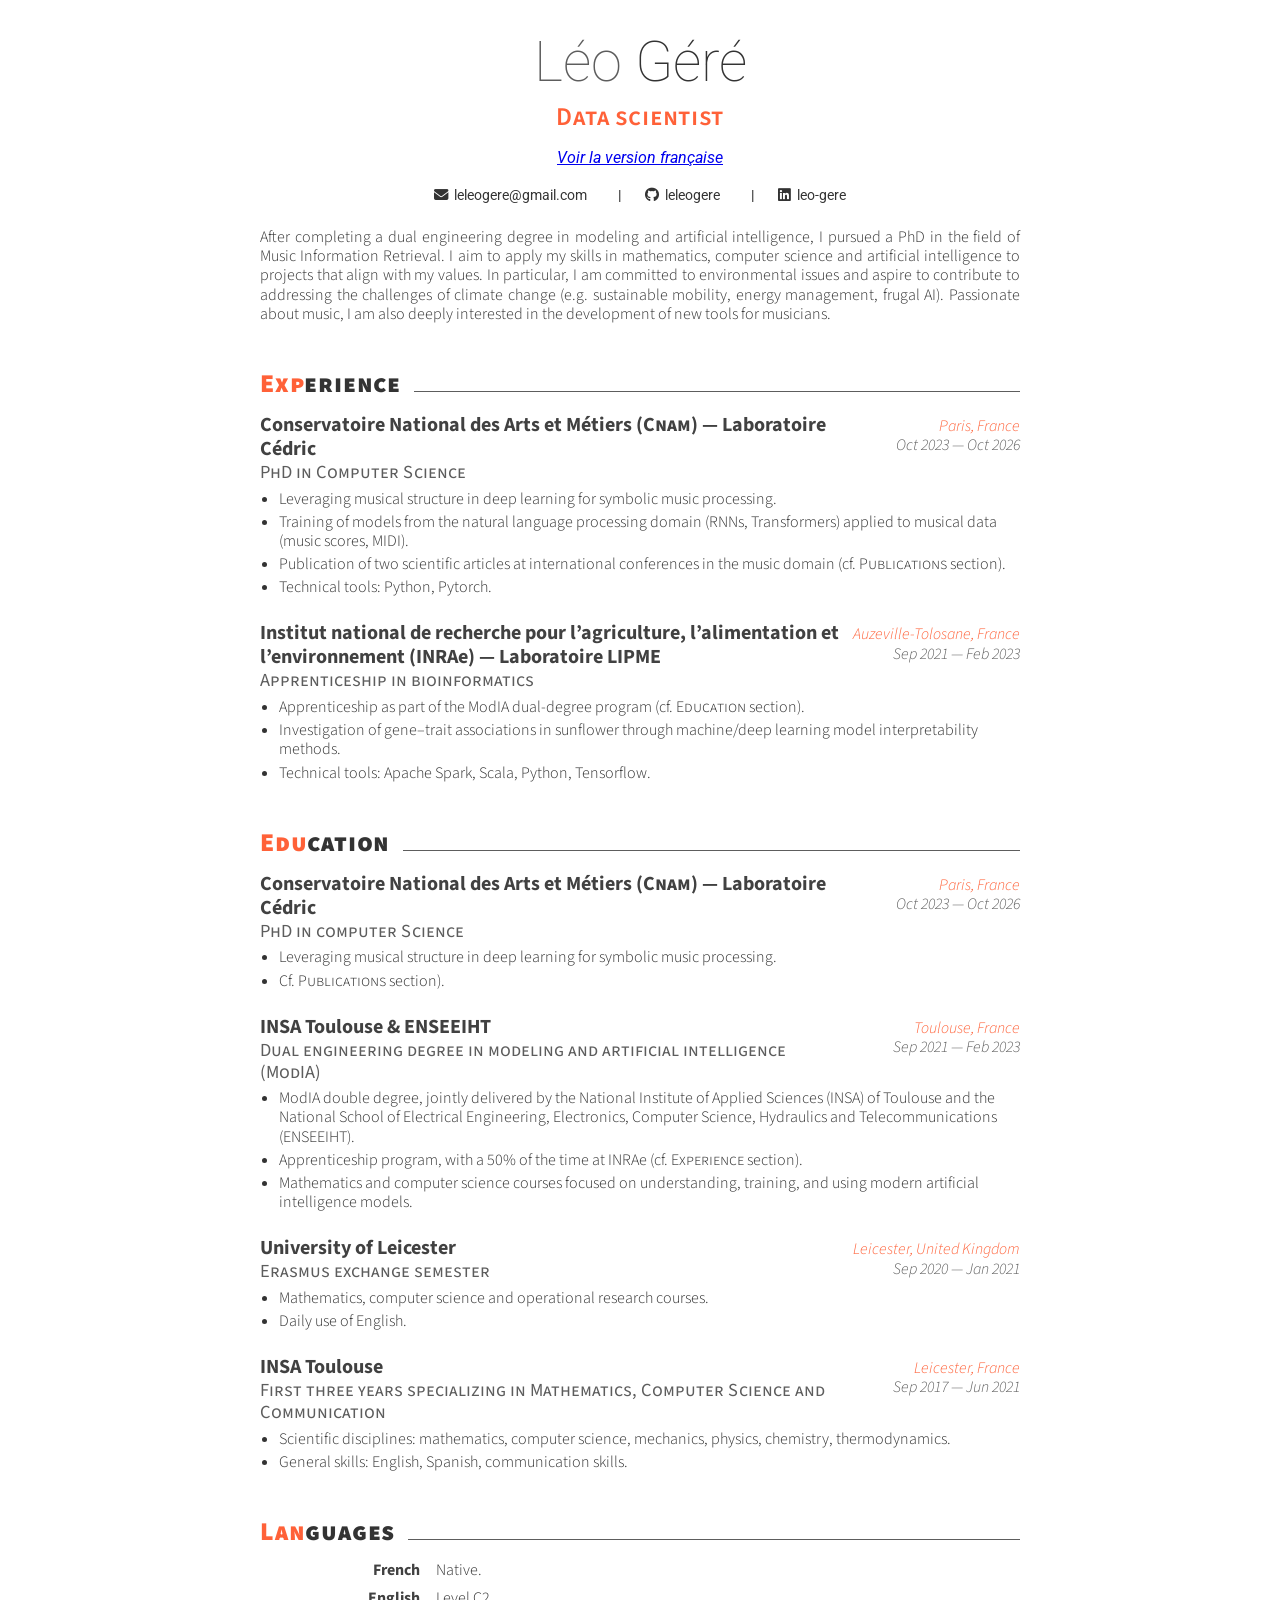
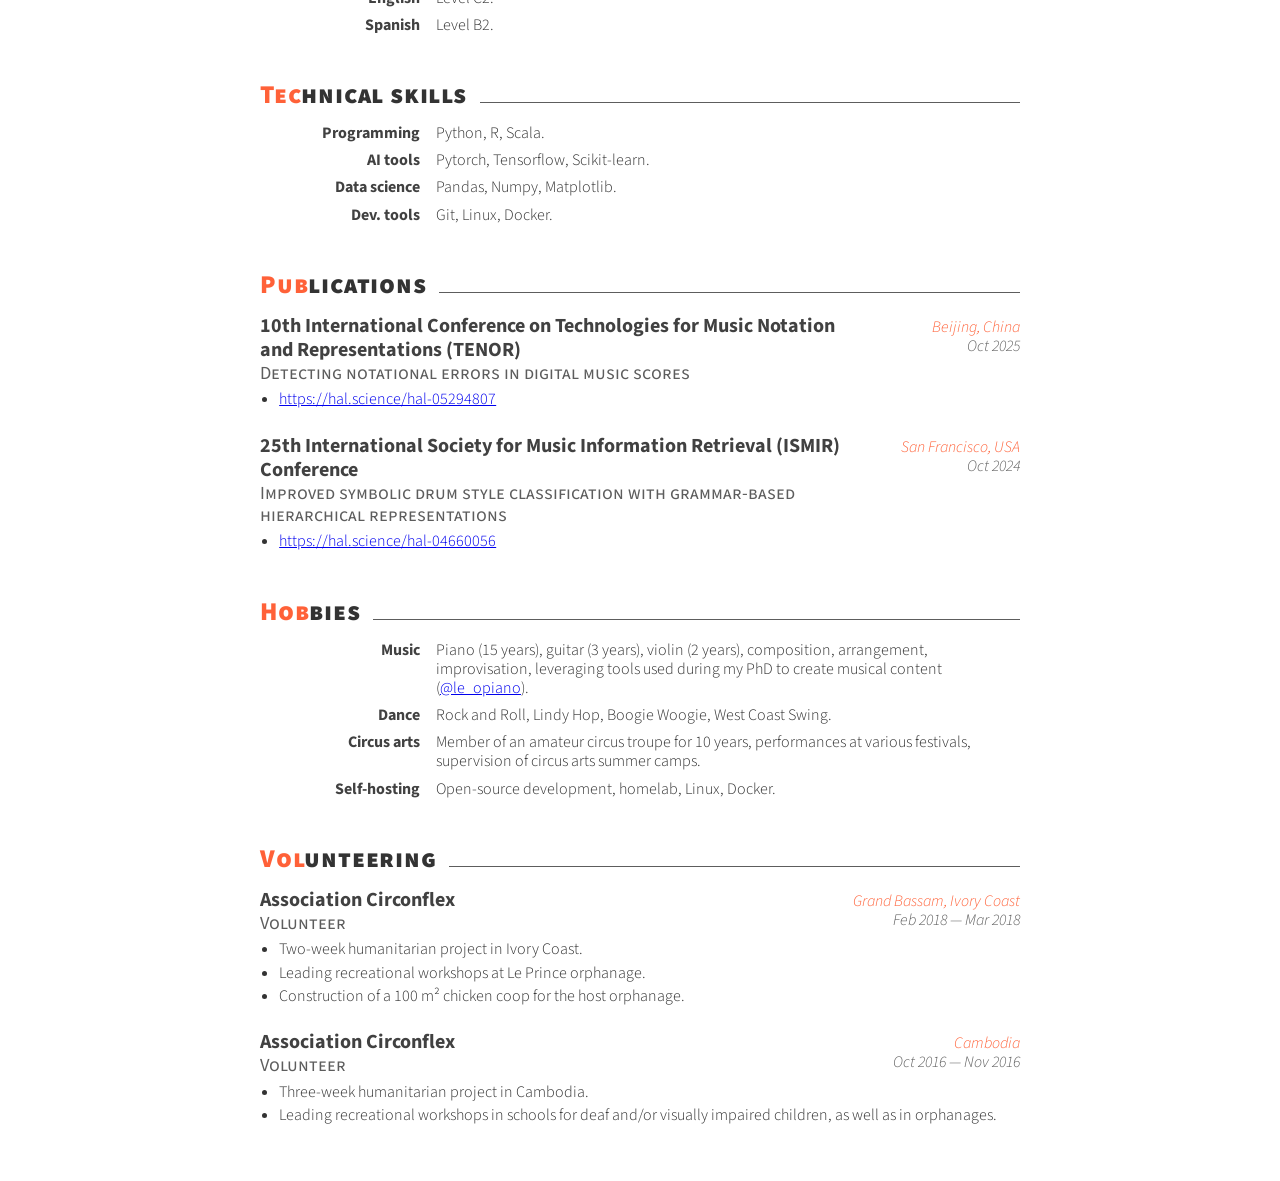
==== commit e511d620: "Fix a couple of typo and reorder two sections in recent-to-old order" ====
--- a/en/index.html
+++ b/en/index.html
@@ -15,7 +15,7 @@
         <header>
             <div class="name">Léo <span>Géré</span></div>
             <div class="position">Data scientist</div>
-            <div class="address"><a href="https://leleogere.github.io">Voir la version en français</a></div>
+            <div class="address"><a href="https://leleogere.github.io">Voir la version française</a></div>
             <div class="contacts">
                     <a href="mailto:leleogere@gmail.com">
                         <i class="fa-solid fa-envelope"></i> leleogere@gmail.com
@@ -31,7 +31,7 @@
 
         <!-- SUMMARY -->
         <div class="summary">
-            After completing a dual engineering degree in modeling and artificial intelligence, I pursued a PhD in the field of Music Information Retrieval. I aim to apply my skills in mathematics, computer science and artificial intelligence to projects that align with my values. In particular, I am commited to environmental issues and aspire to contribute to addressing the challenges of climate change (e.g. sustainable mobility, energy management, frugal AI). Passionate about music, I am also deeply interested in the development of new tools for musicians.
+            After completing a dual engineering degree in modeling and artificial intelligence, I pursued a PhD in the field of Music Information Retrieval. I aim to apply my skills in mathematics, computer science and artificial intelligence to projects that align with my values. In particular, I am committed to environmental issues and aspire to contribute to addressing the challenges of climate change (e.g. sustainable mobility, energy management, frugal AI). Passionate about music, I am also deeply interested in the development of new tools for musicians.
 
         </div>
 
@@ -124,7 +124,7 @@
                         <div class="entry-title"><span style="font-variant: small-caps;">Erasmus</span> exchange semester</div>
                     </div>
                     <div class="entry-meta">
-                        <div class="entry-location">Leicester, France</div>
+                        <div class="entry-location">Leicester, United Kingdom</div>
                         <div class="entry-date">Sep 2020 &mdash; Jan 2021</div>
                     </div>
                 </div>
@@ -194,6 +194,21 @@
             <div class="entry">
                 <div class="entry-header-row">
                     <div class="entry-identity">
+                        <div class="entry-org">10th International Conference on Technologies for Music Notation and Representations (TENOR)</div>
+                        <div class="entry-title">Detecting notational errors in digital music scores</div>
+                    </div>
+                    <div class="entry-meta">
+                        <div class="entry-location">Beijing, China</div>
+                        <div class="entry-date">Oct 2025</div>
+                    </div>
+                </div>
+                <ul>
+                    <li><a href="https://hal.science/hal-05294807">https://hal.science/hal-05294807</a></li>
+                </ul>
+            </div>
+            <div class="entry">
+                <div class="entry-header-row">
+                    <div class="entry-identity">
                         <div class="entry-org">25th International Society for Music Information Retrieval (ISMIR) Conference</div>
                         <div class="entry-title">Improved symbolic drum style classification with grammar-based hierarchical representations</div>
                     </div>
@@ -204,21 +219,6 @@
                 </div>
                 <ul>
                     <li><a href="https://hal.science/hal-04660056">https://hal.science/hal-04660056</a></li>
-                </ul>
-            </div>
-            <div class="entry">
-                <div class="entry-header-row">
-                    <div class="entry-identity">
-                        <div class="entry-org">10th International Conference on Technologies for Music Notation and Representations (TENOR)</div>
-                        <div class="entry-title">Detecting notational errors in digital music scores</div>
-                    </div>
-                    <div class="entry-meta">
-                        <div class="entry-location">Beijing, China</div>
-                        <div class="entry-date">Oct 2025</div>
-                    </div>
-                </div>
-                <ul>
-                    <li><a href="https://hal.science/hal-05294807">https://hal.science/hal-05294807</a></li>
                 </ul>
             </div>
         </section>
@@ -254,30 +254,30 @@
                         <div class="entry-title">Volunteer</div>
                     </div>
                     <div class="entry-meta">
+                        <div class="entry-location">Grand Bassam, Ivory Coast</div>
+                        <div class="entry-date">Feb 2018 &mdash; Mar 2018</div>
+                    </div>
+                </div>
+                <ul>
+                    <li>Two-week humanitarian project in Ivory Coast.</li>
+                    <li>Leading recreational workshops at Le Prince orphanage.</li>
+                    <li>Construction of a 100 m² chicken coop for the host orphanage.</li>
+                </ul>
+            </div>
+            <div class="entry">
+                <div class="entry-header-row">
+                    <div class="entry-identity">
+                        <div class="entry-org">Association Circonflex</div>
+                        <div class="entry-title">Volunteer</div>
+                    </div>
+                    <div class="entry-meta">
                         <div class="entry-location">Cambodia</div>
                         <div class="entry-date">Oct 2016 &mdash; Nov 2016</div>
                     </div>
                 </div>
                 <ul>
                     <li>Three-week humanitarian project in Cambodia.</li>
-                    <li>Recreational workshops in schools for deaf and/or visually impaired children, as well as in orphanages.</li>
-                </ul>
-            </div>
-            <div class="entry">
-                <div class="entry-header-row">
-                    <div class="entry-identity">
-                        <div class="entry-org">Association Circonflex</div>
-                        <div class="entry-title">Volunteer</div>
-                    </div>
-                    <div class="entry-meta">
-                        <div class="entry-location">Grand Bassam, Ivory Coast</div>
-                        <div class="entry-date">Oct 2016 &mdash; Nov 2016</div>
-                    </div>
-                </div>
-                <ul>
-                    <li>Two-week humanitarian project in Ivory Coast.</li>
-                    <li>Recreational workshops in Le Prince orphanage.</li>
-                    <li>Construction of a 100 m² chicken coop for the the host orphanage.</li>
+                    <li>Leading recreational workshops in schools for deaf and/or visually impaired children, as well as in orphanages.</li>
                 </ul>
             </div>
         </section>
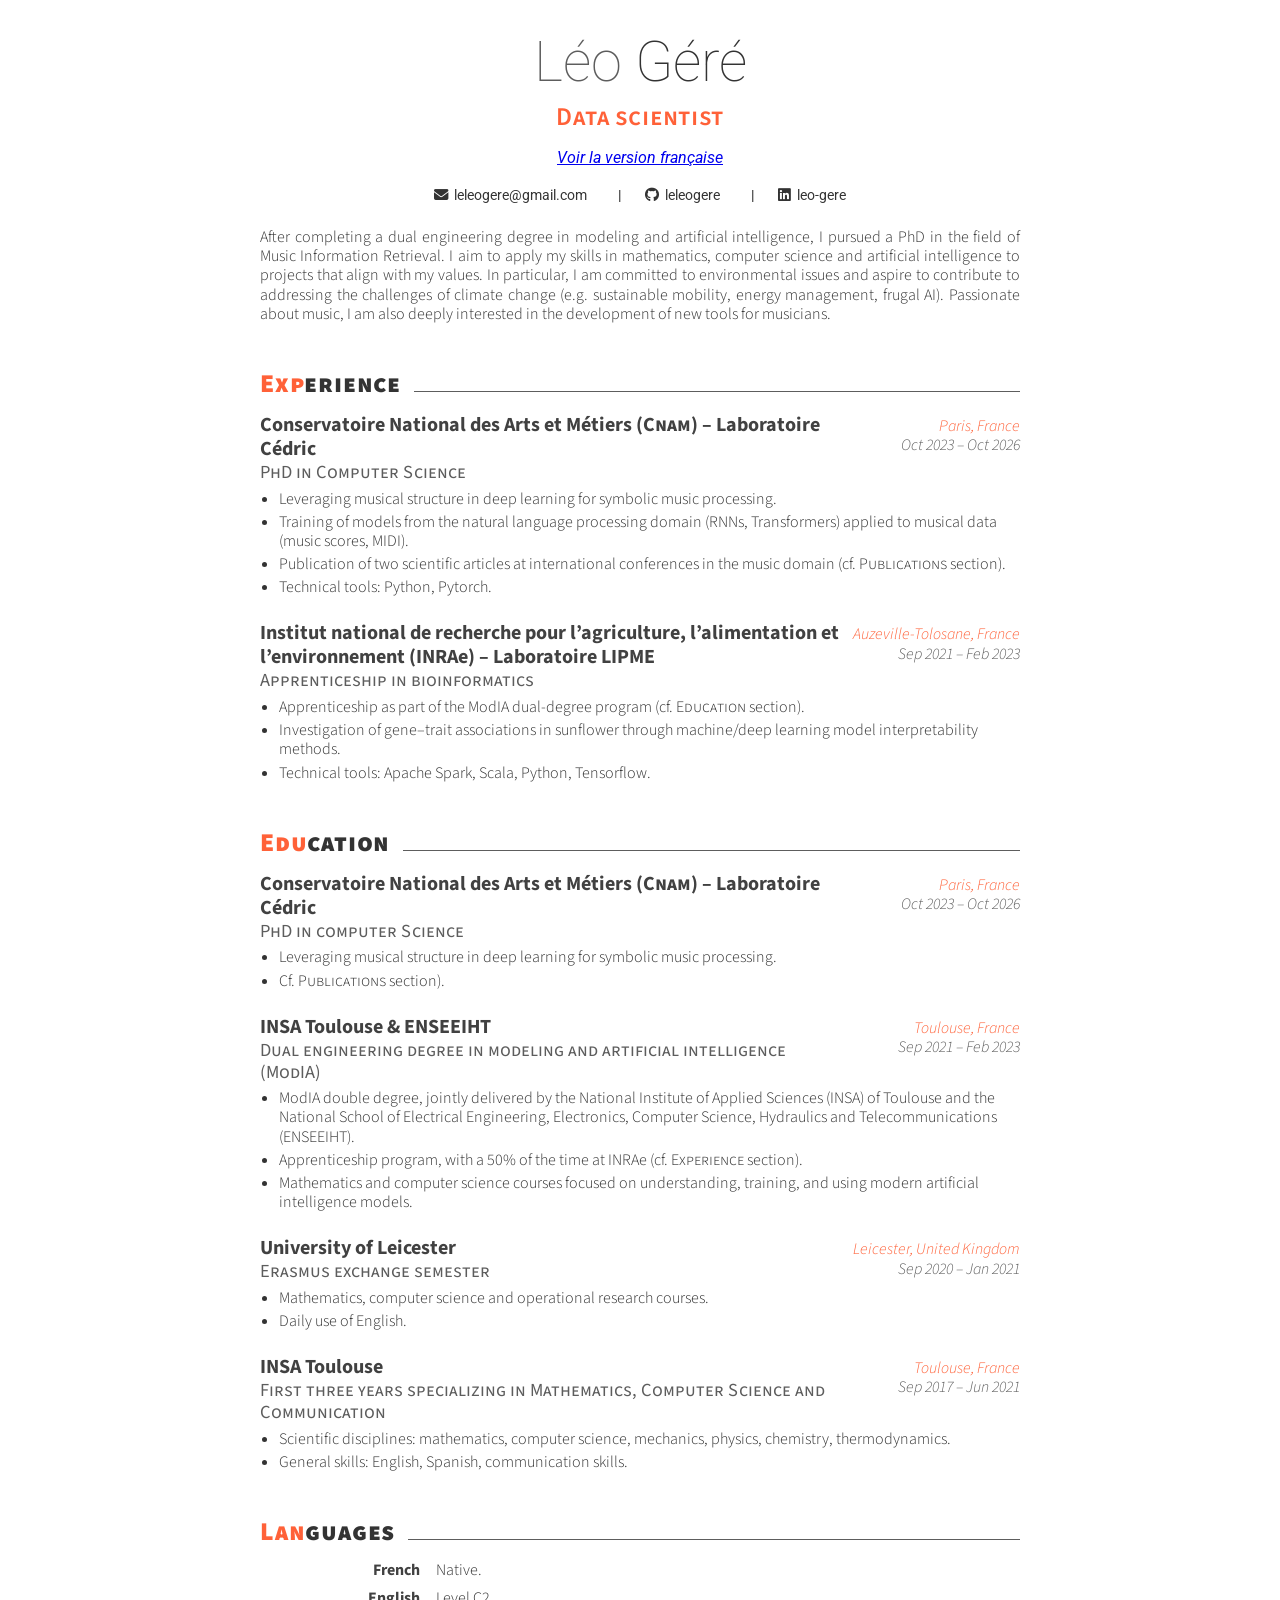
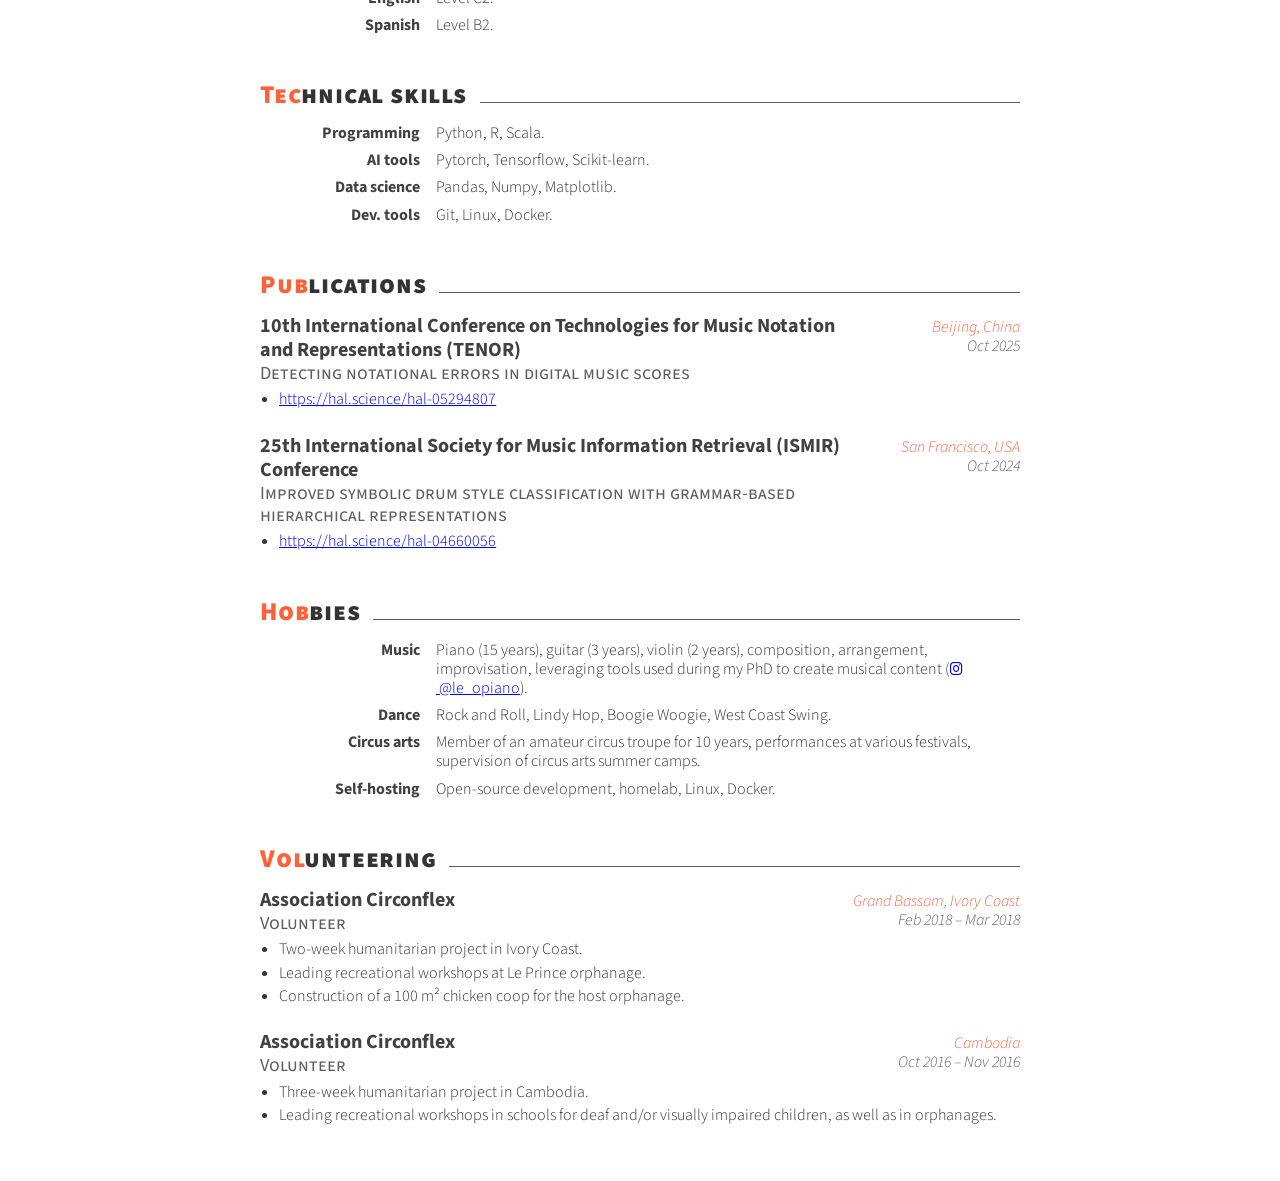
==== commit 38de288f: "Same as previous commit but for English version" ====
--- a/en/index.html
+++ b/en/index.html
@@ -7,7 +7,8 @@
     <link rel="stylesheet" href="https://cdnjs.cloudflare.com/ajax/libs/font-awesome/6.4.2/css/all.min.css">
     <link rel="stylesheet" href="style.css">
     <link rel="stylesheet" href="../style.css">
-    <title>Léo Géré</title>
+    <title>Léo Géré &ndash; Resume</title>
+    <link rel="icon" href="data:image/svg+xml,<svg xmlns=%22http://www.w3.org/2000/svg%22 viewBox=%220 0 100 100%22><text y=%22.9em%22 font-size=%2290%22>🎵</text></svg>">
 </head>
 <body>
     <div class="page">
@@ -44,12 +45,12 @@
             <div class="entry">
                 <div class="entry-header-row">
                     <div class="entry-identity">
-                        <div class="entry-org">Conservatoire National des Arts et Métiers (<span style="font-variant: small-caps;">Cnam</span>) &mdash; Laboratoire Cédric</div>
+                        <div class="entry-org">Conservatoire National des Arts et Métiers (<span style="font-variant: small-caps;">Cnam</span>) &ndash; Laboratoire Cédric</div>
                         <div class="entry-title">PhD in Computer Science</div>
                     </div>
                     <div class="entry-meta">
                         <div class="entry-location">Paris, France</div>
-                        <div class="entry-date">Oct 2023 &mdash; Oct 2026</div>
+                        <div class="entry-date">Oct 2023 &ndash; Oct 2026</div>
                     </div>
                 </div>
                 <ul>
@@ -62,12 +63,12 @@
             <div class="entry">
                 <div class="entry-header-row">
                     <div class="entry-identity">
-                        <div class="entry-org">Institut national de recherche pour l’agriculture, l’alimentation et l’environnement (INRAe) &mdash; Laboratoire LIPME</div>
+                        <div class="entry-org">Institut national de recherche pour l’agriculture, l’alimentation et l’environnement (INRAe) &ndash; Laboratoire LIPME</div>
                         <div class="entry-title">Apprenticeship in bioinformatics</div>
                     </div>
                     <div class="entry-meta">
                         <div class="entry-location">Auzeville-Tolosane, France</div>
-                        <div class="entry-date">Sep 2021 &mdash; Feb 2023</div>
+                        <div class="entry-date">Sep 2021 &ndash; Feb 2023</div>
                     </div>
                 </div>
                 <ul>
@@ -87,12 +88,12 @@
             <div class="entry">
                 <div class="entry-header-row">
                     <div class="entry-identity">
-                        <div class="entry-org">Conservatoire National des Arts et Métiers (<span style="font-variant: small-caps;">Cnam</span>) &mdash; Laboratoire Cédric</div>
+                        <div class="entry-org">Conservatoire National des Arts et Métiers (<span style="font-variant: small-caps;">Cnam</span>) &ndash; Laboratoire Cédric</div>
                         <div class="entry-title">PhD in computer Science</div>
                     </div>
                     <div class="entry-meta">
                         <div class="entry-location">Paris, France</div>
-                        <div class="entry-date">Oct 2023 &mdash; Oct 2026</div>
+                        <div class="entry-date">Oct 2023 &ndash; Oct 2026</div>
                     </div>
                 </div>
                 <ul>
@@ -108,7 +109,7 @@
                     </div>
                     <div class="entry-meta">
                         <div class="entry-location">Toulouse, France</div>
-                        <div class="entry-date">Sep 2021 &mdash; Feb 2023</div>
+                        <div class="entry-date">Sep 2021 &ndash; Feb 2023</div>
                     </div>
                 </div>
                 <ul>
@@ -125,7 +126,7 @@
                     </div>
                     <div class="entry-meta">
                         <div class="entry-location">Leicester, United Kingdom</div>
-                        <div class="entry-date">Sep 2020 &mdash; Jan 2021</div>
+                        <div class="entry-date">Sep 2020 &ndash; Jan 2021</div>
                     </div>
                 </div>
                 <ul>
@@ -140,8 +141,8 @@
                         <div class="entry-title">First three years specializing in Mathematics, Computer Science and Communication</div>
                     </div>
                     <div class="entry-meta">
-                        <div class="entry-location">Leicester, France</div>
-                        <div class="entry-date">Sep 2017 &mdash; Jun 2021</div>
+                        <div class="entry-location">Toulouse, France</div>
+                        <div class="entry-date">Sep 2017 &ndash; Jun 2021</div>
                     </div>
                 </div>
                 <ul>
@@ -203,7 +204,7 @@
                     </div>
                 </div>
                 <ul>
-                    <li><a href="https://hal.science/hal-05294807">https://hal.science/hal-05294807</a></li>
+                    <li><a href="https://hal.science/hal-05294807" target="_blank" rel="noopener noreferrer">https://hal.science/hal-05294807</a></li>
                 </ul>
             </div>
             <div class="entry">
@@ -218,7 +219,7 @@
                     </div>
                 </div>
                 <ul>
-                    <li><a href="https://hal.science/hal-04660056">https://hal.science/hal-04660056</a></li>
+                    <li><a href="https://hal.science/hal-04660056" target="_blank" rel="noopener noreferrer">https://hal.science/hal-04660056</a></li>
                 </ul>
             </div>
         </section>
@@ -231,7 +232,7 @@
             </div>
             <div class="skills-grid">
                 <div class="skill-label">Music</div>
-                <div class="skill-desc">Piano (15 years), guitar (3 years), violin (2 years), composition, arrangement, improvisation, leveraging tools used during my PhD to create musical content (<a href="https://www.instagram.com/le_opiano">@le_opiano</a>).</div>
+                <div class="skill-desc">Piano (15 years), guitar (3 years), violin (2 years), composition, arrangement, improvisation, leveraging tools used during my PhD to create musical content (<a href="https://www.instagram.com/le_opiano" target="_blank" rel="noopener noreferrer"><i class="fa-brands fa-instagram" style="transform: scale(0.9); position: relative; top: 0.1rem"></i>&nbsp;@le_opiano</a>).</div>
                 <div class="skill-label">Dance</div>
                 <div class="skill-desc">Rock and Roll, Lindy Hop, Boogie Woogie, West Coast Swing.</div>
                 <div class="skill-label">Circus arts</div>
@@ -255,7 +256,7 @@
                     </div>
                     <div class="entry-meta">
                         <div class="entry-location">Grand Bassam, Ivory Coast</div>
-                        <div class="entry-date">Feb 2018 &mdash; Mar 2018</div>
+                        <div class="entry-date">Feb 2018 &ndash; Mar 2018</div>
                     </div>
                 </div>
                 <ul>
@@ -272,7 +273,7 @@
                     </div>
                     <div class="entry-meta">
                         <div class="entry-location">Cambodia</div>
-                        <div class="entry-date">Oct 2016 &mdash; Nov 2016</div>
+                        <div class="entry-date">Oct 2016 &ndash; Nov 2016</div>
                     </div>
                 </div>
                 <ul>
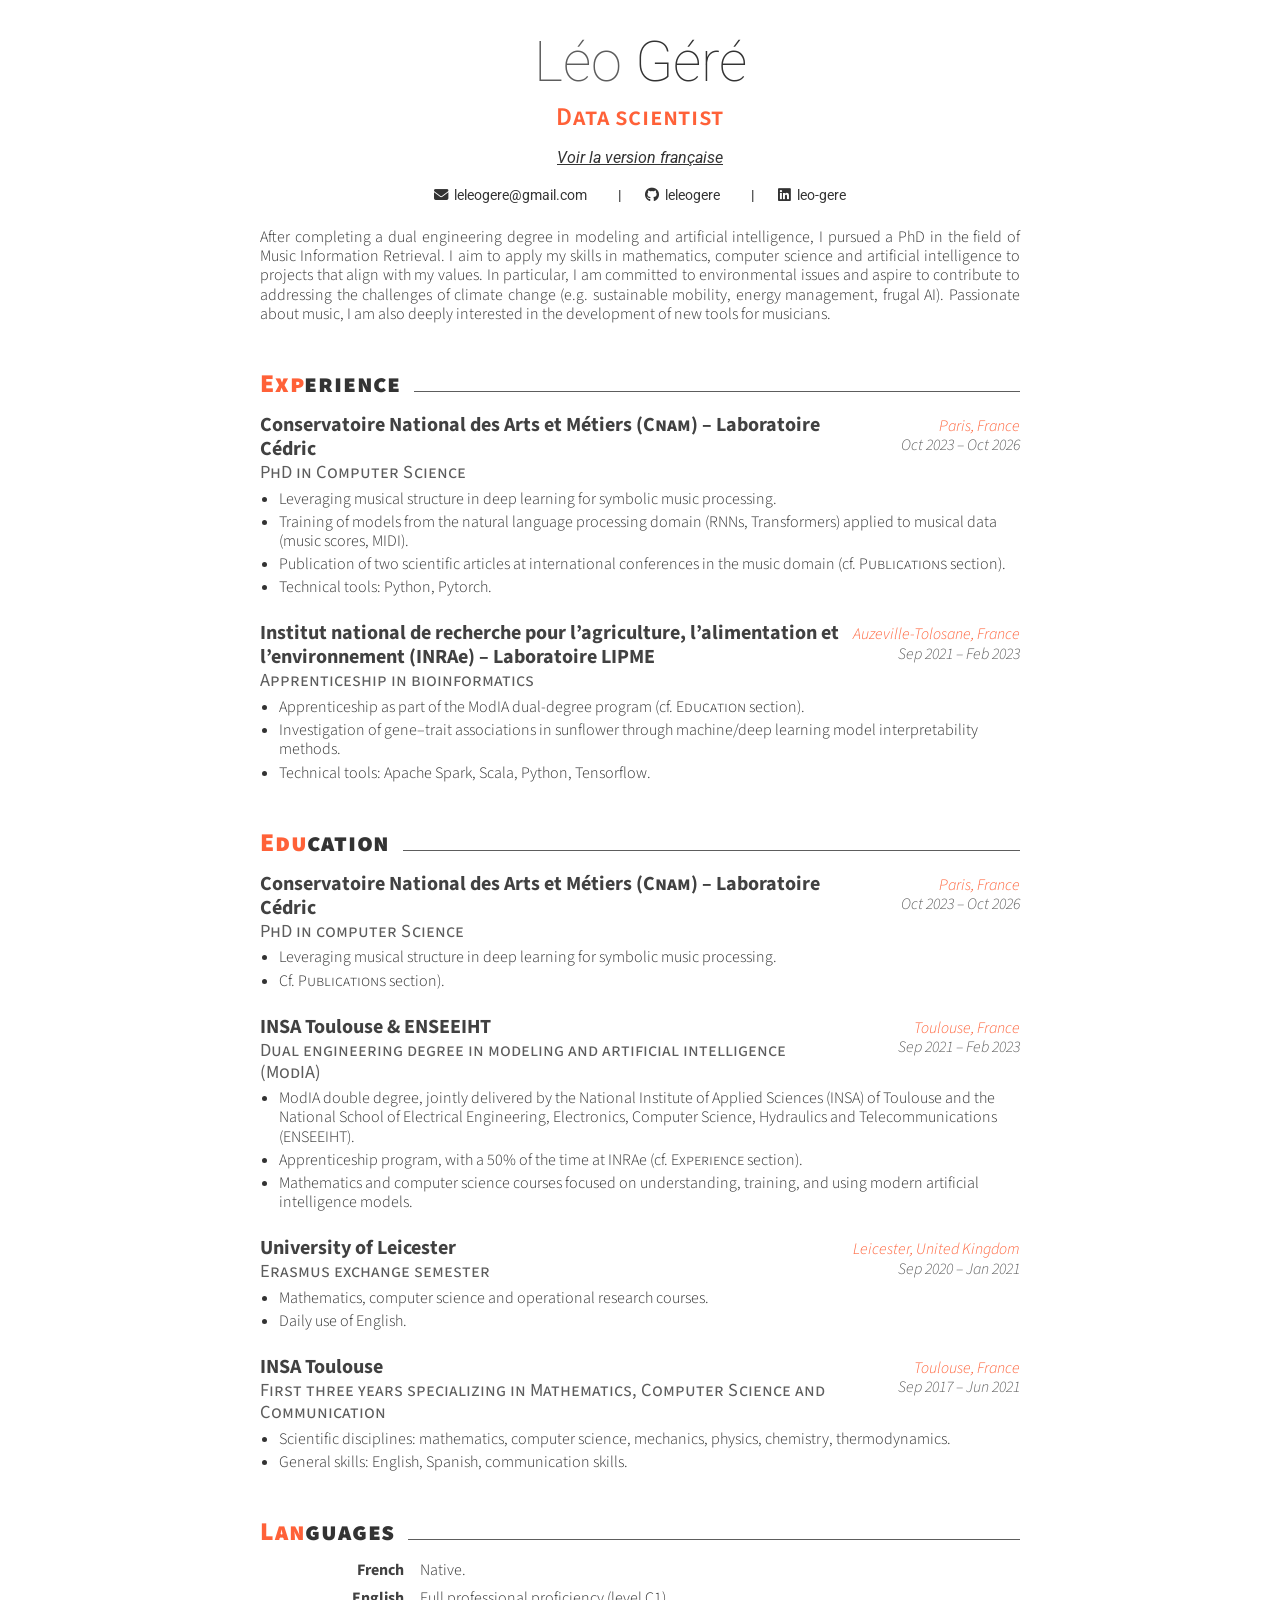
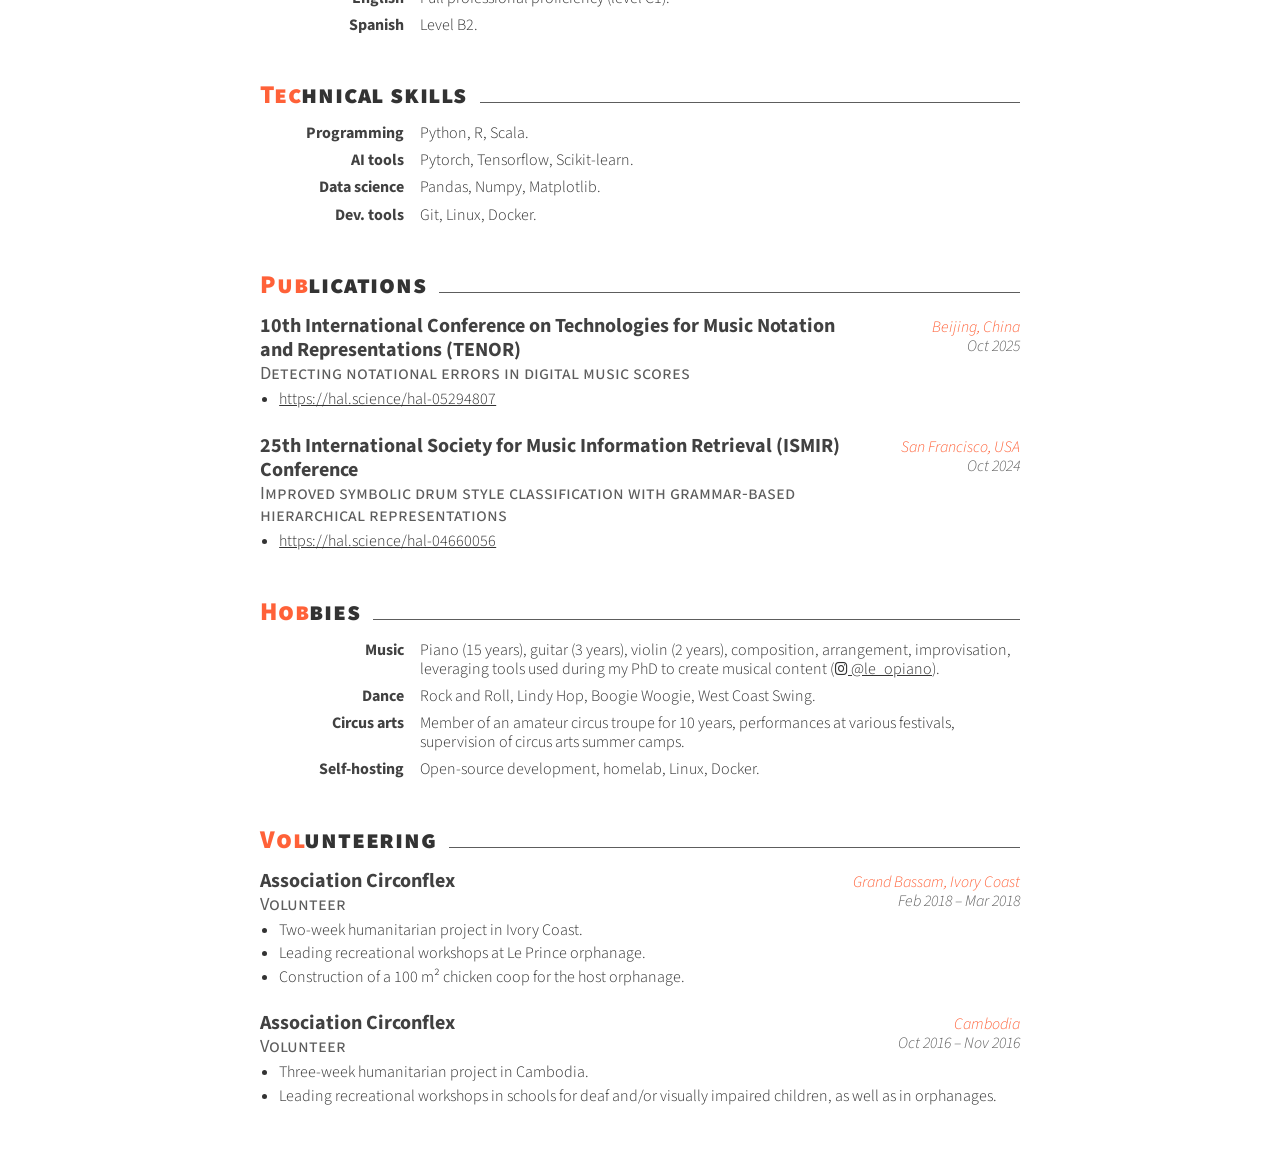
==== commit ebcb284a: "Update English level" ====
--- a/en/index.html
+++ b/en/index.html
@@ -162,7 +162,7 @@
                 <div class="skill-label">French</div>
                 <div class="skill-desc">Native.</div>
                 <div class="skill-label">English</div>
-                <div class="skill-desc">Level C2.</div>
+                <div class="skill-desc">Full professional proficiency (level C1).</div>
                 <div class="skill-label">Spanish</div>
                 <div class="skill-desc">Level B2.</div>
             </div>
--- a/style.css
+++ b/style.css
@@ -32,6 +32,11 @@
 
 header {
     font-family: 'Roboto', sans-serif;
+}
+
+a {
+    color: var(--text);
+    display: inline-block;
 }
 
 /* --- LAYOUT --- */
@@ -56,6 +61,7 @@
     color: var(--graytext);
     line-height: 1.1;
 }
+
 .name span {
     color: var(--text);
 }
@@ -103,8 +109,11 @@
     color: var(--darkgray);
     font-weight: 500;
 }
+
 /* --- SECTIONS --- */
-.cv-section { margin-top: 1.5rem; }
+.cv-section {
+    margin-top: 1.5rem;
+}
 
 .section-header {
     display: flex;
@@ -123,7 +132,9 @@
     white-space: nowrap;
 }
 
-.section-header h2 span { color: var(--accent); }
+.section-header h2 span {
+    color: var(--accent);
+}
 
 .section-header .line {
     flex-grow: 1;
@@ -199,12 +210,15 @@
     font-weight: 300;
     color: var(--text);
 }
-li { margin-bottom: 0.25rem; }
+
+li {
+    margin-bottom: 0.25rem;
+}
 
 /* --- SKILLS --- */
 .skills-grid {
     display: grid;
-    grid-template-columns: 10rem 1fr;
+    grid-template-columns: 9rem 1fr;
     gap: 0.5rem 1rem;
 }
 
@@ -298,6 +312,7 @@
         padding: 0;
         margin: 0;
     }
+
     body {
         background: white;
     }
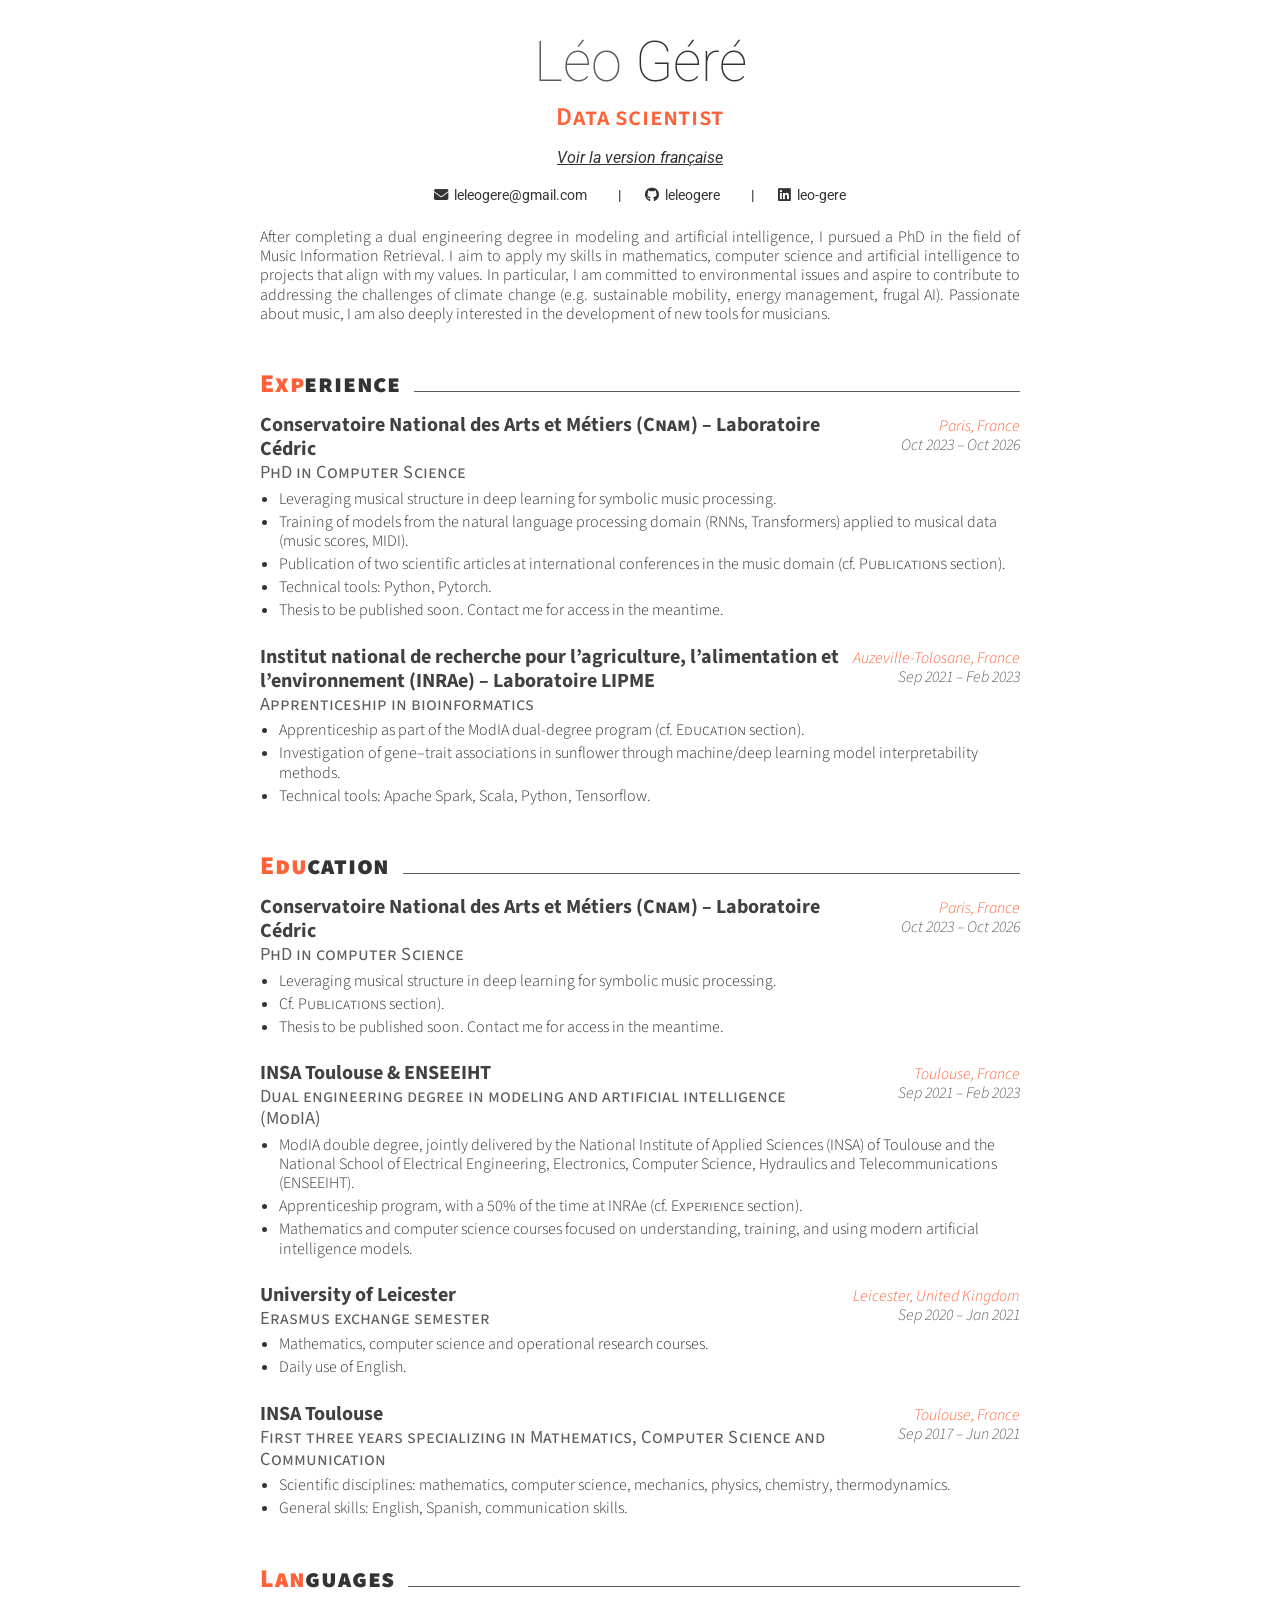
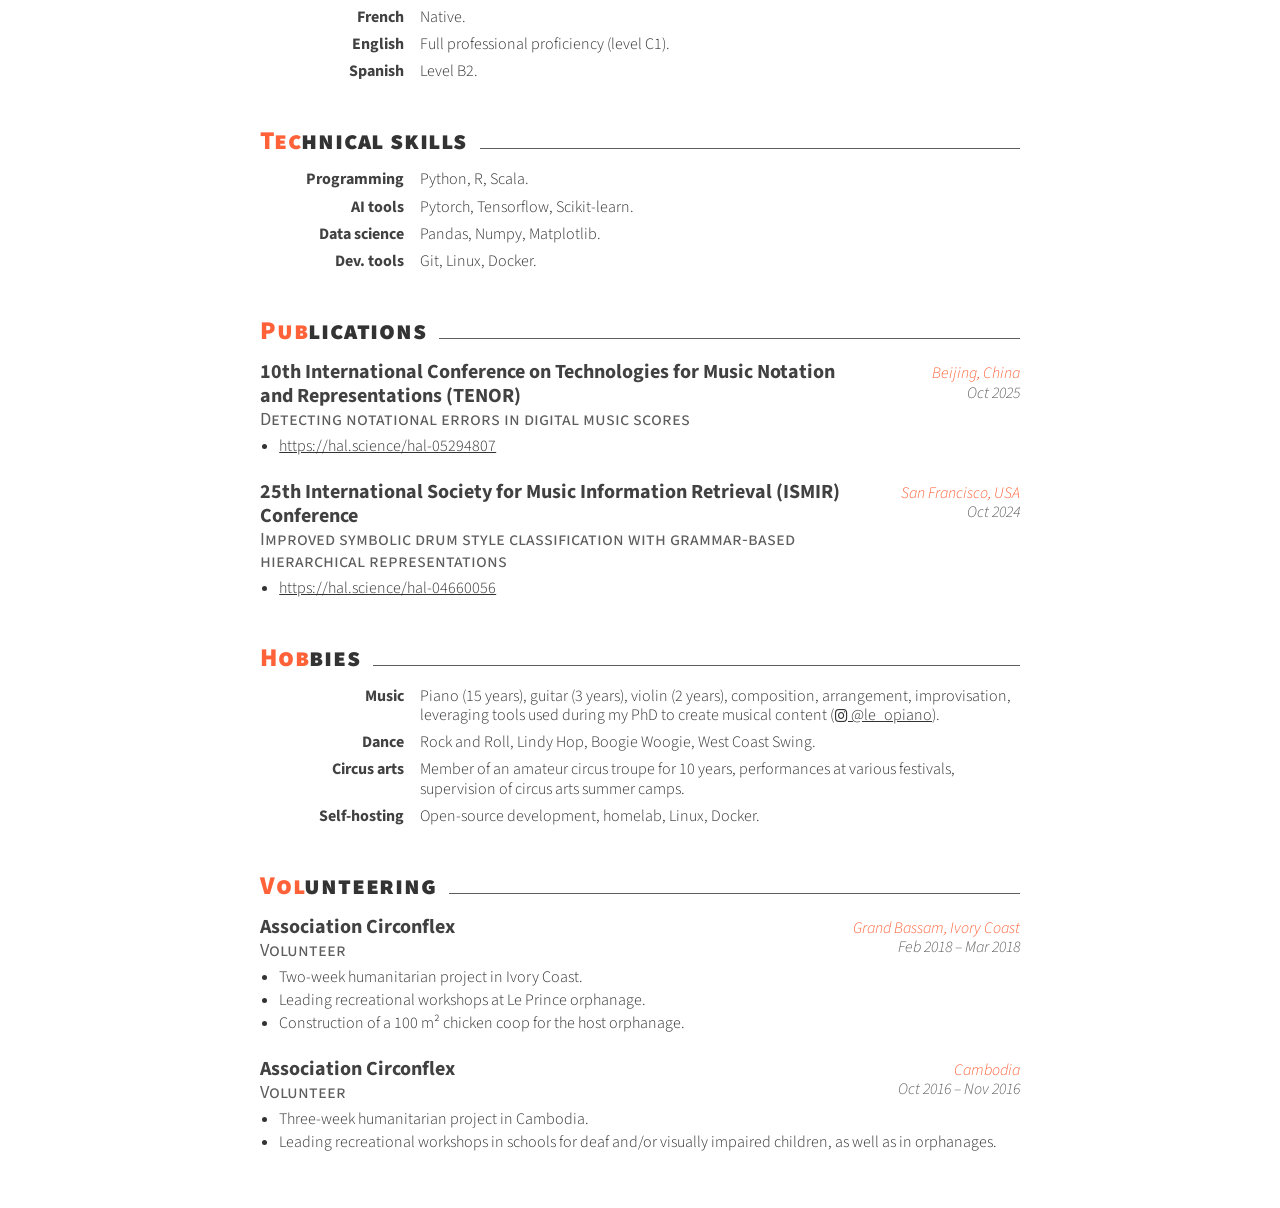
==== commit b2553a41: "Add thesis to be published" ====
--- a/en/index.html
+++ b/en/index.html
@@ -58,6 +58,7 @@
                     <li>Training of models from the natural language processing domain (RNNs, Transformers) applied to musical data (music scores, MIDI).</li>
                     <li>Publication of two scientific articles at international conferences in the music domain (cf. <span style="font-variant: small-caps;">Publications</span> section).</li>
                     <li>Technical tools: Python, Pytorch.</li>
+                    <li>Thesis to be published soon. Contact me for access in the meantime.</li>
                 </ul>
             </div>
             <div class="entry">
@@ -99,6 +100,7 @@
                 <ul>
                     <li>Leveraging musical structure in deep learning for symbolic music processing.</li>
                     <li>Cf. <span style="font-variant: small-caps;">Publications</span> section).</li>
+                    <li>Thesis to be published soon. Contact me for access in the meantime.</li>
                 </ul>
             </div>
             <div class="entry">
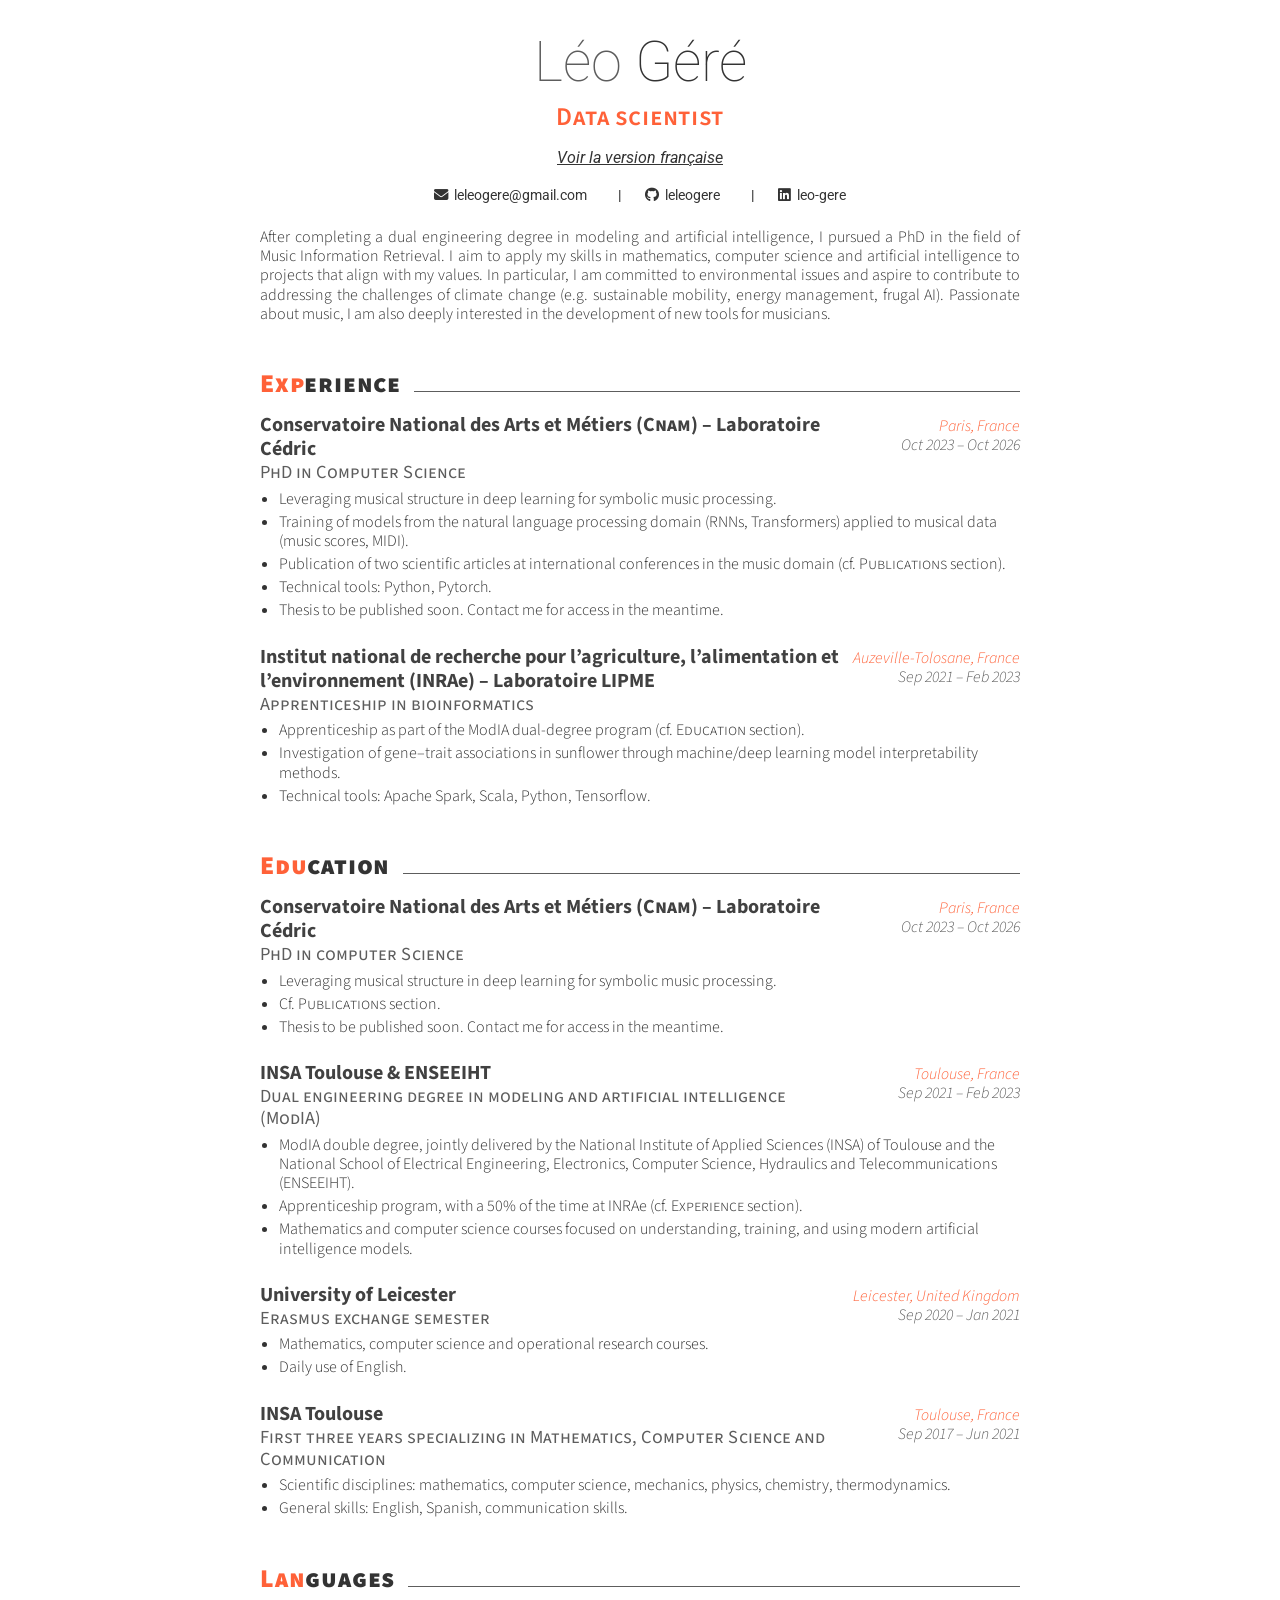
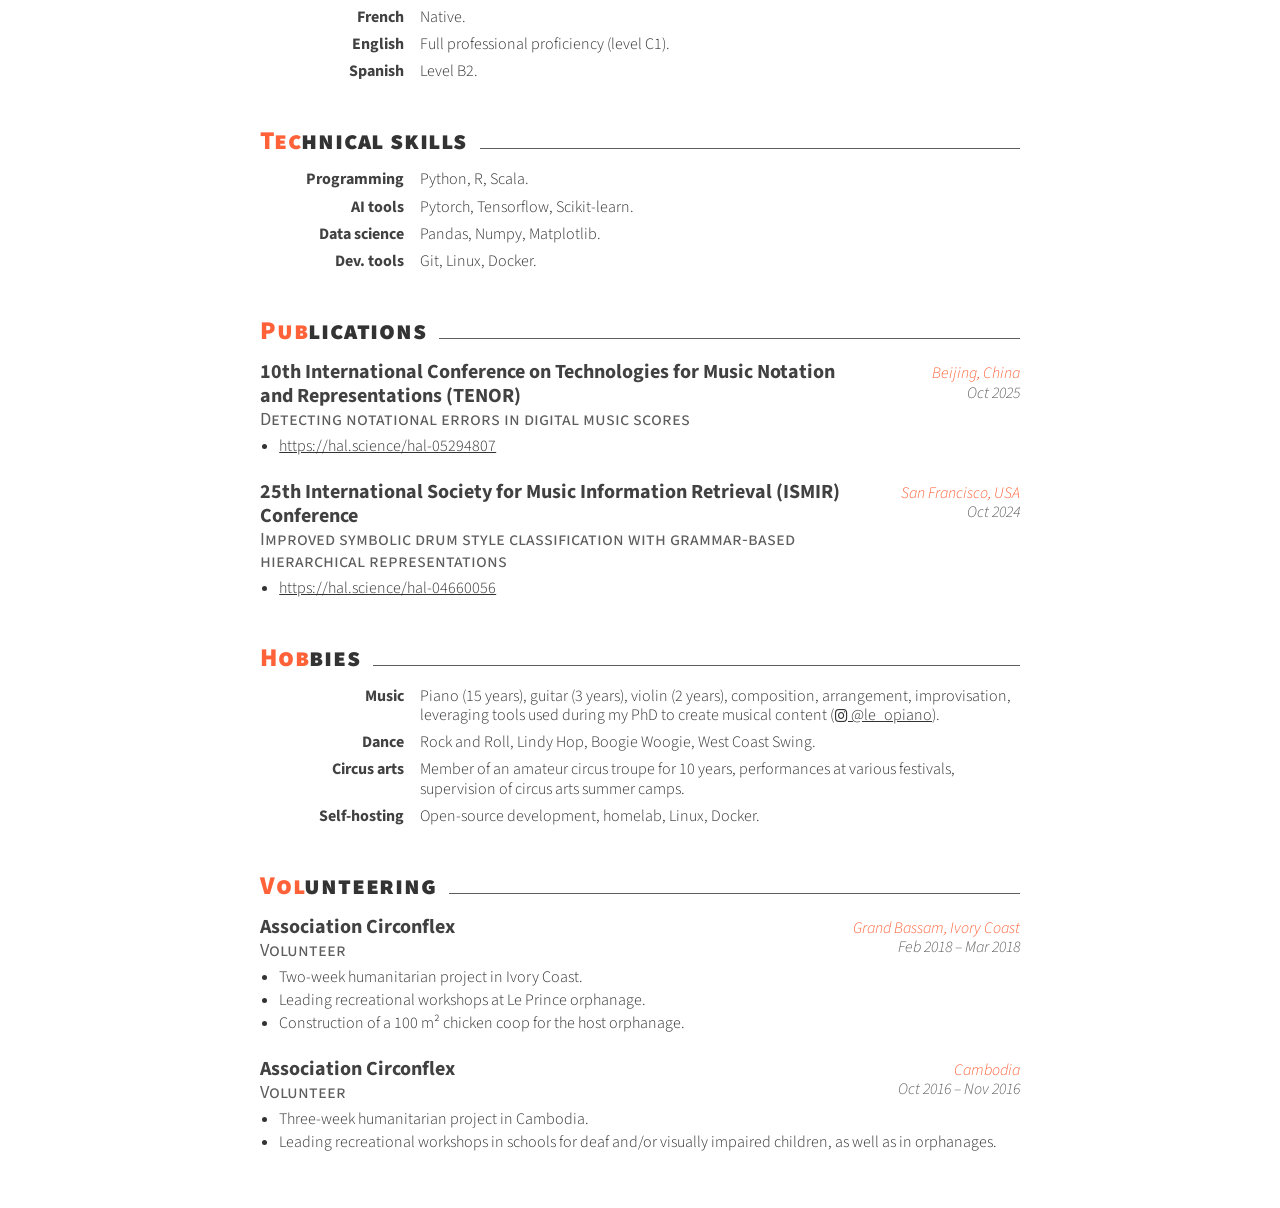
==== commit ad02b97c: "Remove an extra bracket" ====
--- a/en/index.html
+++ b/en/index.html
@@ -99,7 +99,7 @@
                 </div>
                 <ul>
                     <li>Leveraging musical structure in deep learning for symbolic music processing.</li>
-                    <li>Cf. <span style="font-variant: small-caps;">Publications</span> section).</li>
+                    <li>Cf. <span style="font-variant: small-caps;">Publications</span> section.</li>
                     <li>Thesis to be published soon. Contact me for access in the meantime.</li>
                 </ul>
             </div>
